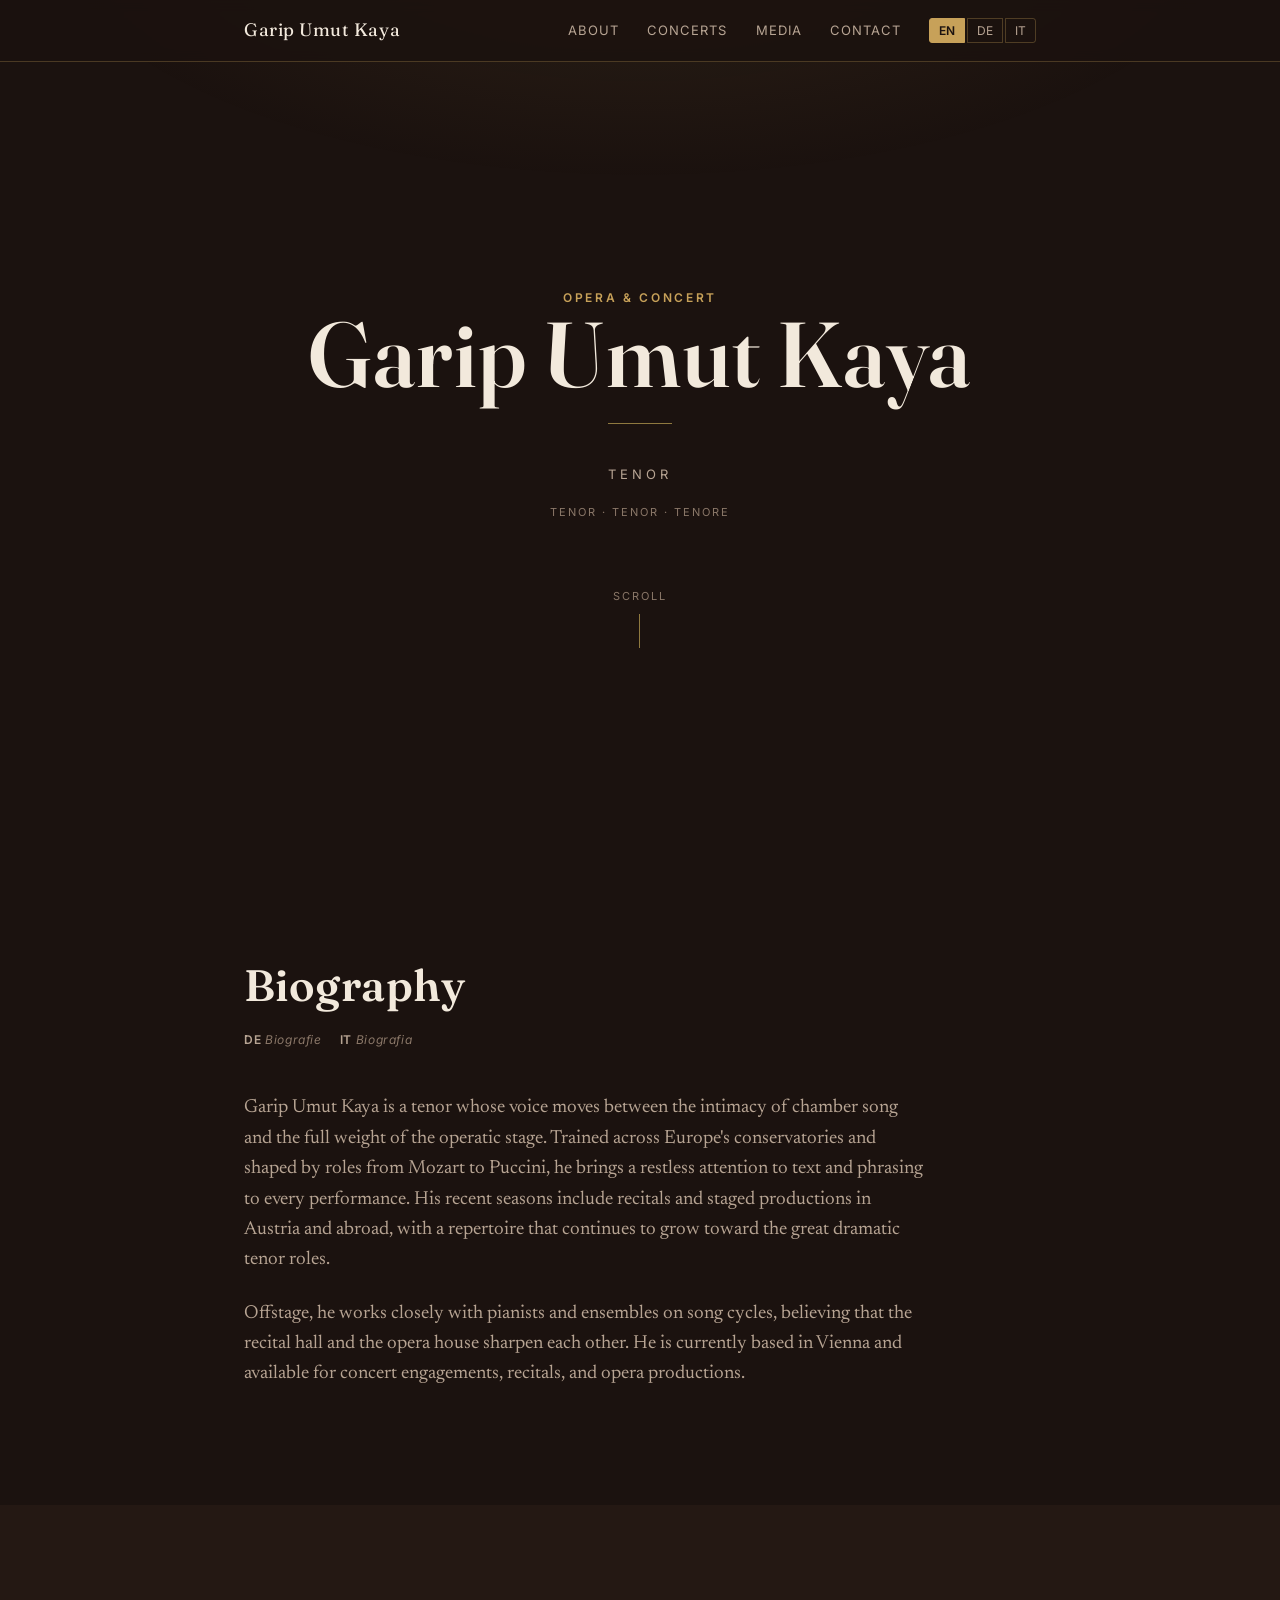
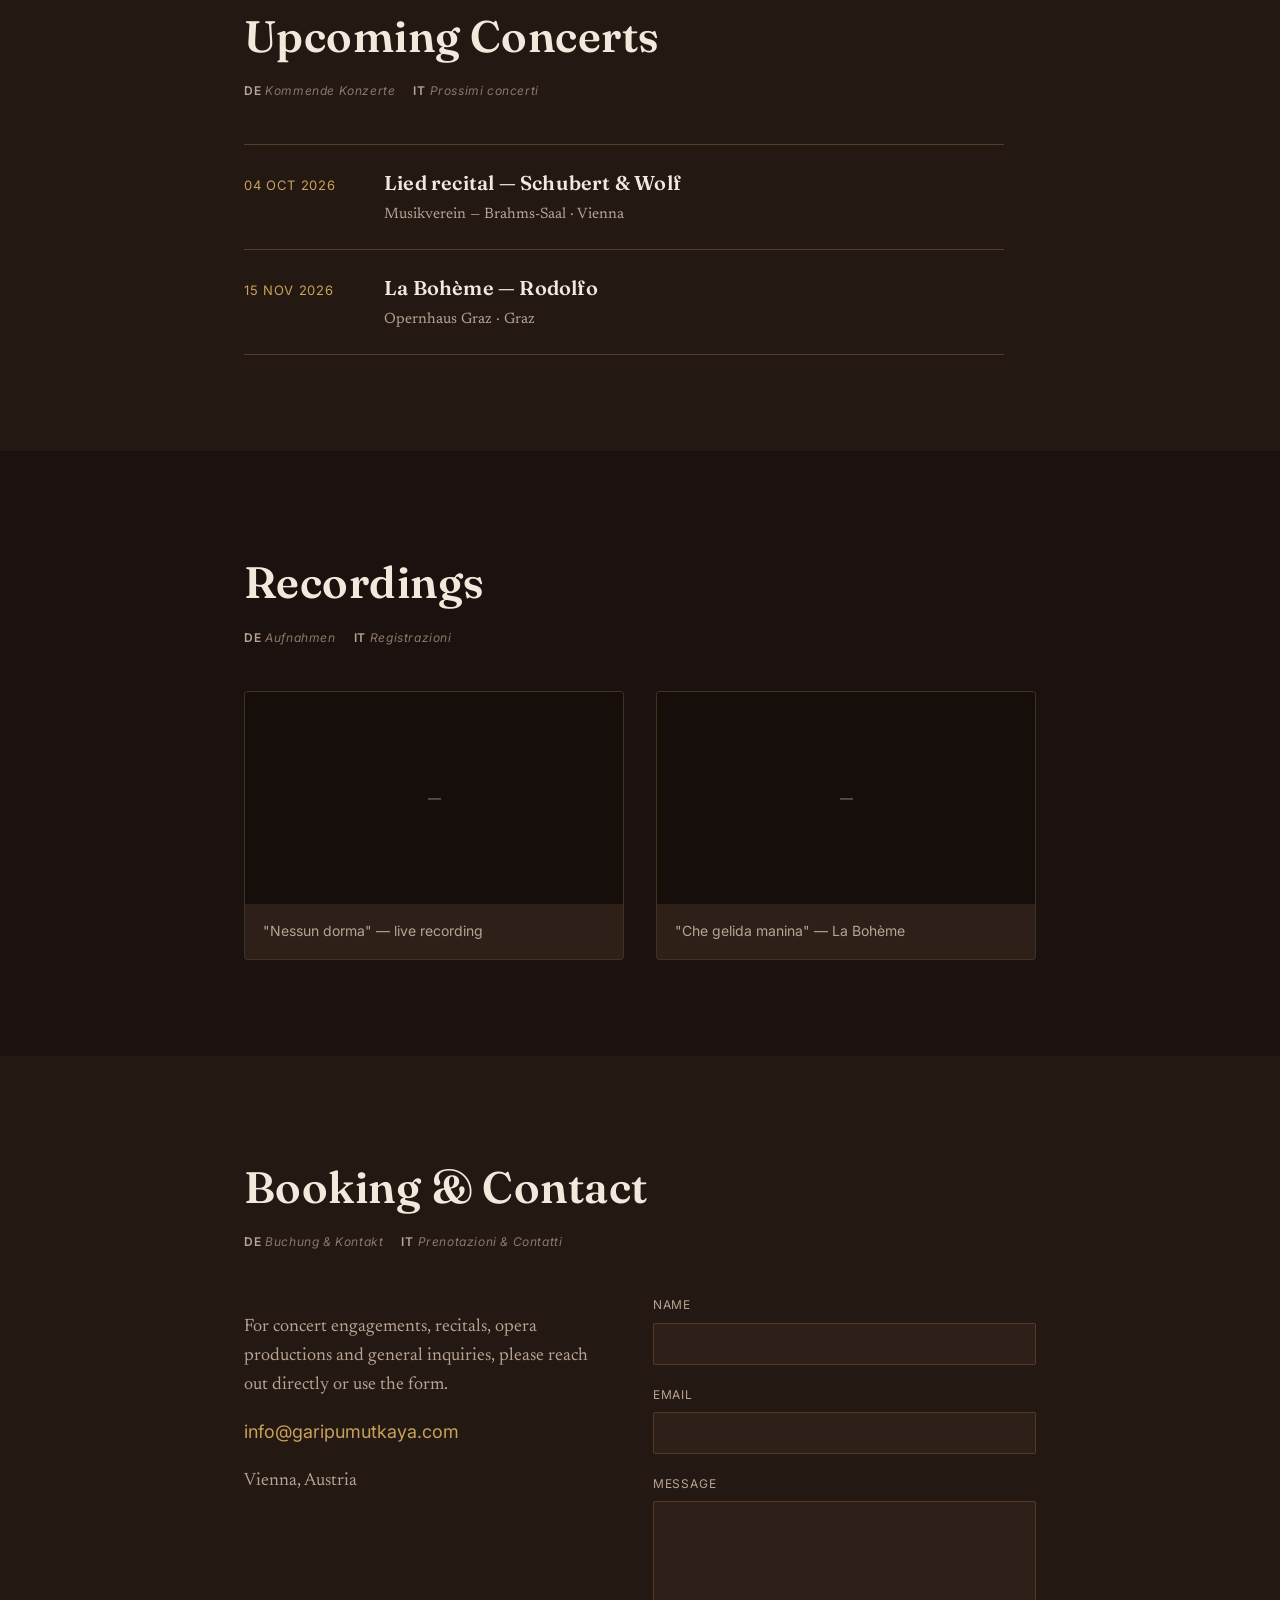
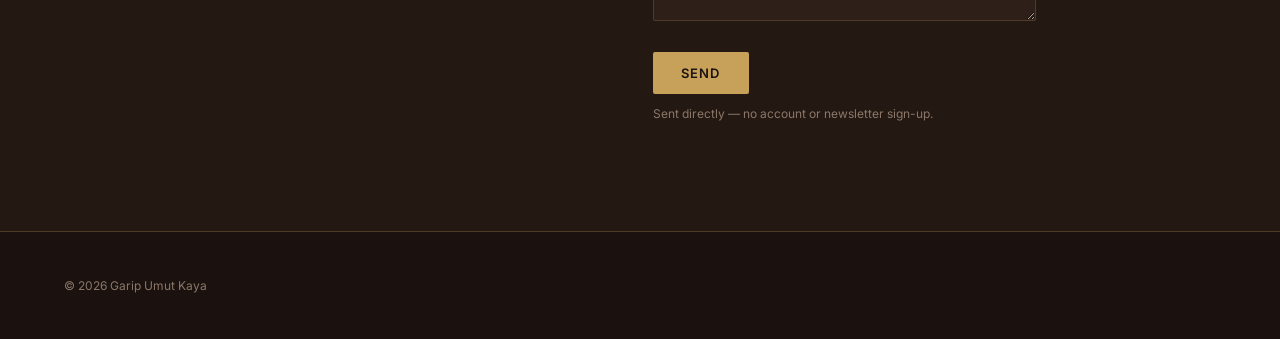
==== index.html @ 9314058a "Add files via upload" ====
<!DOCTYPE html>
<html lang="en">
<head>
<meta charset="UTF-8">
<meta name="viewport" content="width=device-width, initial-scale=1.0">
<title>Garip Umut Kaya — Tenor</title>
<meta name="description" content="Garip Umut Kaya, tenor. Concerts, recitals, opera productions and booking.">
<link rel="preconnect" href="https://fonts.googleapis.com">
<link rel="preconnect" href="https://fonts.gstatic.com" crossorigin>
<link href="https://fonts.googleapis.com/css2?family=Fraunces:ital,opsz,wght@0,9..144,500;0,9..144,600;1,9..144,500&family=Newsreader:ital,wght@0,400;0,500;1,400&family=Inter:wght@400;500;600&display=swap" rel="stylesheet">
<link rel="stylesheet" href="css/style.css">
</head>
<body>

<!-- Curtain intro -->
<div class="curtain" id="curtain" aria-hidden="true">
  <div class="curtain__panel"></div>
  <div class="curtain__panel"></div>
</div>

<nav class="nav">
  <div class="container nav__inner">
    <div class="nav__name">Garip Umut Kaya</div>
    <button class="nav__toggle" id="navToggle" aria-label="Menu" aria-expanded="false">&#9776;</button>
    <ul class="nav__links" id="navLinks">
      <li><a href="#about" data-i18n="nav.about">About</a></li>
      <li><a href="#concerts" data-i18n="nav.concerts">Concerts</a></li>
      <li><a href="#media" data-i18n="nav.media">Media</a></li>
      <li><a href="#contact" data-i18n="nav.contact">Contact</a></li>
      <li class="lang-switch" id="langSwitch">
        <button data-lang="en" class="active">EN</button><button data-lang="de">DE</button><button data-lang="it">IT</button>
      </li>
    </ul>
  </div>
</nav>

<header class="hero">
  <span class="eyebrow" data-i18n="hero.eyebrow">Opera &amp; Concert</span>
  <h1 class="hero__name">Garip Umut Kaya</h1>
  <div class="hero__rule"></div>
  <p class="hero__tagline" id="heroTagline">Tenor</p>
  <p class="hero__translations">Tenor · Tenor · Tenore</p>
  <div class="hero__scroll" data-i18n="hero.scroll">Scroll</div>
</header>

<section id="about">
  <div class="container">
    <div class="libretto-head">
      <h2 class="libretto-head__main" data-i18n="about.title">Biography</h2>
      <div class="libretto-head__translations">
        <span><b>DE</b>Biografie</span>
        <span><b>IT</b>Biografia</span>
      </div>
    </div>
    <div class="about__body" id="bioText">
      <p>Loading…</p>
    </div>
  </div>
</section>

<section id="concerts" class="alt">
  <div class="container">
    <div class="libretto-head">
      <h2 class="libretto-head__main" data-i18n="concerts.title">Upcoming Concerts</h2>
      <div class="libretto-head__translations">
        <span><b>DE</b>Kommende Konzerte</span>
        <span><b>IT</b>Prossimi concerti</span>
      </div>
    </div>
    <ul class="concert-list" id="concertList">
      <li class="concert--empty" data-i18n="concerts.empty">No concerts announced at the moment.</li>
    </ul>
  </div>
</section>

<section id="media">
  <div class="container">
    <div class="libretto-head">
      <h2 class="libretto-head__main" data-i18n="media.title">Recordings</h2>
      <div class="libretto-head__translations">
        <span><b>DE</b>Aufnahmen</span>
        <span><b>IT</b>Registrazioni</span>
      </div>
    </div>
    <div class="media-grid" id="mediaGrid"></div>
  </div>
</section>

<section id="contact" class="alt">
  <div class="container">
    <div class="libretto-head">
      <h2 class="libretto-head__main" data-i18n="contact.title">Booking &amp; Contact</h2>
      <div class="libretto-head__translations">
        <span><b>DE</b>Buchung &amp; Kontakt</span>
        <span><b>IT</b>Prenotazioni &amp; Contatti</span>
      </div>
    </div>
    <div class="contact">
      <div class="contact__details">
        <p data-i18n="contact.intro">For concert engagements, recitals, opera productions and general inquiries, please reach out directly or use the form.</p>
        <p><a id="contactEmail" href="mailto:info@garipumutkaya.com">info@garipumutkaya.com</a></p>
        <p id="contactLocation">Vienna, Austria</p>
      </div>
      <form class="contact-form" name="contact" method="POST" data-netlify="true" netlify-honeypot="bot-field">
        <input type="hidden" name="form-name" value="contact">
        <p hidden><label>Don't fill this out: <input name="bot-field"></label></p>
        <div class="form-field">
          <label for="name" data-i18n="contact.form.name">Name</label>
          <input type="text" id="name" name="name" required>
        </div>
        <div class="form-field">
          <label for="email" data-i18n="contact.form.email">Email</label>
          <input type="email" id="email" name="email" required>
        </div>
        <div class="form-field">
          <label for="message" data-i18n="contact.form.message">Message</label>
          <textarea id="message" name="message" required></textarea>
        </div>
        <button type="submit" class="btn" data-i18n="contact.form.submit">Send</button>
        <p class="form-note" data-i18n="contact.form.note">Sent directly — no account or newsletter sign-up.</p>
      </form>
    </div>
  </div>
</section>

<footer>
  <div>&copy; <span id="year"></span> Garip Umut Kaya</div>
  <div class="footer__social" id="footerSocial"></div>
</footer>

<script src="js/main.js"></script>
</body>
</html>
---- css/style.css ----
/* ==========================================================================
   Garip Umut Kaya — Opera site
   Palette: dim theater interior. Umber-black stage, oxblood velvet,
   aged brass leaf used only as a signature accent.
   ========================================================================== */

:root{
  --bg: #1B120F;
  --surface: #241813;
  --surface-2: #2E1F19;
  --ink: #F2E9DC;
  --muted: #B7A493;
  --muted-2: #8A7768;
  --gold: #C7A159;
  --gold-dim: #8F793F;
  --wine: #7A1F2B;
  --wine-bright: #9C2A38;

  --font-display: "Fraunces", "Iowan Old Style", serif;
  --font-body: "Newsreader", Georgia, serif;
  --font-utility: "Inter", -apple-system, sans-serif;

  --rule: 1px solid rgba(199,161,89,0.28);
  --container: 920px;
  --pad: clamp(20px, 5vw, 64px);
}

*,*::before,*::after{ box-sizing: border-box; }

html{ scroll-behavior: smooth; }

body{
  margin:0;
  background:var(--bg);
  color:var(--ink);
  font-family:var(--font-body);
  font-size: 18px;
  line-height:1.6;
  -webkit-font-smoothing:antialiased;
}

body::before{
  /* faint stage-light vignette */
  content:"";
  position:fixed; inset:0;
  background: radial-gradient(ellipse 80% 50% at 50% -10%, rgba(199,161,89,0.10), transparent 60%);
  pointer-events:none;
  z-index:0;
}

a{ color:var(--gold); text-decoration:none; }
a:hover{ text-decoration:underline; }
a:focus-visible, button:focus-visible, input:focus-visible, textarea:focus-visible{
  outline: 2px solid var(--gold);
  outline-offset: 3px;
}

h1,h2,h3{
  font-family:var(--font-display);
  font-weight:600;
  letter-spacing:0.01em;
  margin:0;
  color:var(--ink);
}

.eyebrow{
  font-family:var(--font-utility);
  text-transform:uppercase;
  font-size:12px;
  letter-spacing:0.22em;
  color:var(--gold);
  font-weight:600;
}

.container{
  max-width:var(--container);
  margin:0 auto;
  padding:0 var(--pad);
  position:relative;
  z-index:1;
}

/* ---------- Curtain intro ---------- */
.curtain{
  position:fixed; inset:0; z-index:50;
  display:flex; pointer-events:none;
}
.curtain__panel{
  flex:1;
  background:
    linear-gradient(180deg, var(--wine) 0%, #4A141C 60%, #300D12 100%);
  box-shadow: inset -8px 0 24px rgba(0,0,0,0.35);
}
.curtain__panel + .curtain__panel{
  box-shadow: inset 8px 0 24px rgba(0,0,0,0.35);
}
.curtain--open .curtain__panel:first-child{
  transform: translateX(-101%);
  transition: transform 1.1s cubic-bezier(.65,0,.35,1);
}
.curtain--open .curtain__panel:last-child{
  transform: translateX(101%);
  transition: transform 1.1s cubic-bezier(.65,0,.35,1);
}
@media (prefers-reduced-motion: reduce){
  .curtain{ display:none; }
}

/* ---------- Nav ---------- */
.nav{
  position:sticky; top:0; z-index:20;
  background:rgba(27,18,15,0.86);
  backdrop-filter: blur(6px);
  border-bottom: var(--rule);
}
.nav__inner{
  display:flex; align-items:center; justify-content:space-between;
  padding-top:16px; padding-bottom:16px;
}
.nav__name{
  font-family:var(--font-display);
  font-size:18px;
  letter-spacing:0.03em;
}
.nav__links{
  display:flex; gap:28px; align-items:center;
  font-family:var(--font-utility);
  font-size:13px;
  letter-spacing:0.08em;
  text-transform:uppercase;
  list-style:none; margin:0; padding:0;
}
.nav__links a{ color:var(--muted); }
.nav__links a:hover{ color:var(--gold); text-decoration:none; }

.lang-switch{
  display:flex; gap:2px;
  font-family:var(--font-utility);
  font-size:12px; letter-spacing:0.05em;
}
.lang-switch button{
  background:none; border:1px solid rgba(199,161,89,0.3);
  color:var(--muted); padding:4px 9px; cursor:pointer;
  font-family:inherit; font-size:inherit;
}
.lang-switch button:first-child{ border-radius:3px 0 0 3px; }
.lang-switch button:last-child{ border-radius:0 3px 3px 0; }
.lang-switch button.active{
  background:var(--gold); color:#1B120F; border-color:var(--gold);
  font-weight:600;
}

.nav__toggle{ display:none; background:none; border:0; color:var(--ink); font-size:24px; cursor:pointer; }

/* ---------- Hero ---------- */
.hero{
  min-height: 88vh;
  display:flex; flex-direction:column; align-items:center; justify-content:center;
  text-align:center;
  padding: 80px var(--pad) 60px;
}
.hero__rule{
  width:64px; height:1px; background:var(--gold-dim); margin: 22px 0;
}
.hero__name{
  font-size: clamp(44px, 8vw, 92px);
  line-height:1.02;
}
.hero__tagline{
  font-family:var(--font-utility);
  text-transform:uppercase;
  letter-spacing:0.32em;
  font-size:13px;
  color:var(--muted);
  margin-top:18px;
}
.hero__translations{
  margin-top:6px;
  font-family:var(--font-utility);
  font-size:11px;
  letter-spacing:0.18em;
  color:var(--muted-2);
  text-transform:uppercase;
}
.hero__scroll{
  margin-top:56px;
  font-family:var(--font-utility);
  font-size:11px; letter-spacing:0.18em; text-transform:uppercase;
  color:var(--muted-2);
  display:flex; flex-direction:column; align-items:center; gap:8px;
}
.hero__scroll::after{
  content:""; width:1px; height:34px; background:var(--gold-dim);
  animation: pulse-line 2.2s ease-in-out infinite;
}
@keyframes pulse-line{ 0%,100%{opacity:.25} 50%{opacity:1} }

/* ---------- Sections (libretto header signature) ---------- */
section{ padding: 96px var(--pad); position:relative; z-index:1; }
section.alt{ background:var(--surface); }

.libretto-head{ margin-bottom:44px; max-width:640px; }
.libretto-head__main{
  font-size: clamp(30px, 4vw, 44px);
}
.libretto-head__translations{
  margin-top:10px;
  display:flex; gap:18px; flex-wrap:wrap;
  font-family:var(--font-utility);
  font-size:12px; letter-spacing:0.05em;
  color:var(--muted-2);
}
.libretto-head__translations span{ font-style:italic; }
.libretto-head__translations b{
  color:var(--muted); font-weight:600; font-style:normal; margin-right:4px;
}

/* ---------- About ---------- */
.about__body{
  max-width:680px;
  color:var(--muted);
  font-size:19px;
}
.about__body p + p{ margin-top:1.2em; }

/* ---------- Concerts (program listing) ---------- */
.concert-list{ list-style:none; margin:0; padding:0; max-width:760px; }
.concert{
  display:grid;
  grid-template-columns: 120px 1fr auto;
  gap:20px;
  align-items:baseline;
  padding:22px 0;
  border-bottom: var(--rule);
}
.concert:first-child{ border-top: var(--rule); }
.concert__date{
  font-family:var(--font-utility);
  font-size:13px; letter-spacing:0.05em; color:var(--gold);
  text-transform:uppercase;
}
.concert__info h3{ font-size:20px; margin-bottom:4px; }
.concert__venue{ color:var(--muted); font-size:15px; }
.concert__link{
  font-family:var(--font-utility);
  font-size:12px; text-transform:uppercase; letter-spacing:0.08em;
  white-space:nowrap;
}
.concert--empty{
  color:var(--muted-2); font-style:italic; padding:22px 0; border-top:var(--rule);
}

/* ---------- Media ---------- */
.media-grid{
  display:grid;
  grid-template-columns:repeat(auto-fit, minmax(280px,1fr));
  gap:32px;
}
.media-card{
  background:var(--surface-2);
  border:1px solid rgba(199,161,89,0.14);
  border-radius:4px;
  overflow:hidden;
}
.media-card__frame{
  aspect-ratio:16/9; width:100%;
  background:#150E0B;
  display:flex; align-items:center; justify-content:center;
  color:var(--muted-2); font-family:var(--font-utility); font-size:13px;
}
.media-card__frame iframe, .media-card__frame audio{ width:100%; height:100%; border:0; }
.media-card__title{
  padding:16px 18px;
  font-family:var(--font-utility);
  font-size:14px; color:var(--muted);
}

/* ---------- Contact ---------- */
.contact{ display:grid; grid-template-columns: 1fr 1.1fr; gap:60px; }
.contact__details p{ color:var(--muted); }
.contact__details a{ font-family:var(--font-utility); }

.form-field{ margin-bottom:20px; }
.form-field label{
  display:block; font-family:var(--font-utility); font-size:12px;
  text-transform:uppercase; letter-spacing:0.08em; color:var(--muted); margin-bottom:8px;
}
.form-field input, .form-field textarea{
  width:100%;
  background:var(--surface-2);
  border:1px solid rgba(199,161,89,0.22);
  color:var(--ink);
  padding:12px 14px;
  font-family:var(--font-body);
  font-size:16px;
  border-radius:2px;
}
.form-field textarea{ min-height:120px; resize:vertical; }
.btn{
  font-family:var(--font-utility);
  text-transform:uppercase; letter-spacing:0.1em; font-size:13px;
  background:var(--gold); color:#1B120F; border:0;
  padding:13px 28px; border-radius:2px; cursor:pointer; font-weight:600;
}
.btn:hover{ background:#D9B36C; }
.form-note{ font-family:var(--font-utility); font-size:12px; color:var(--muted-2); margin-top:10px; }

/* ---------- Footer ---------- */
footer{
  padding:44px var(--pad);
  border-top: var(--rule);
  display:flex; justify-content:space-between; align-items:center; flex-wrap:wrap; gap:16px;
  font-family:var(--font-utility); font-size:12px; color:var(--muted-2);
}
.footer__social{ display:flex; gap:16px; }
.footer__social a{ color:var(--muted); }

/* ---------- Responsive ---------- */
@media (max-width: 760px){
  .nav__links{
    position:absolute; top:100%; left:0; right:0;
    flex-direction:column; align-items:flex-start; gap:0;
    background:var(--bg); border-bottom:var(--rule);
    max-height:0; overflow:hidden; transition:max-height .3s ease;
  }
  .nav__links.open{ max-height:320px; }
  .nav__links li{ width:100%; padding:14px var(--pad); border-top:1px solid rgba(199,161,89,0.1); }
  .nav__toggle{ display:block; }
  .contact{ grid-template-columns:1fr; }
  .concert{ grid-template-columns:1fr; gap:6px; }
}

[data-i18n], [data-i18n-html]{ }
[hidden]{ display:none !important; }
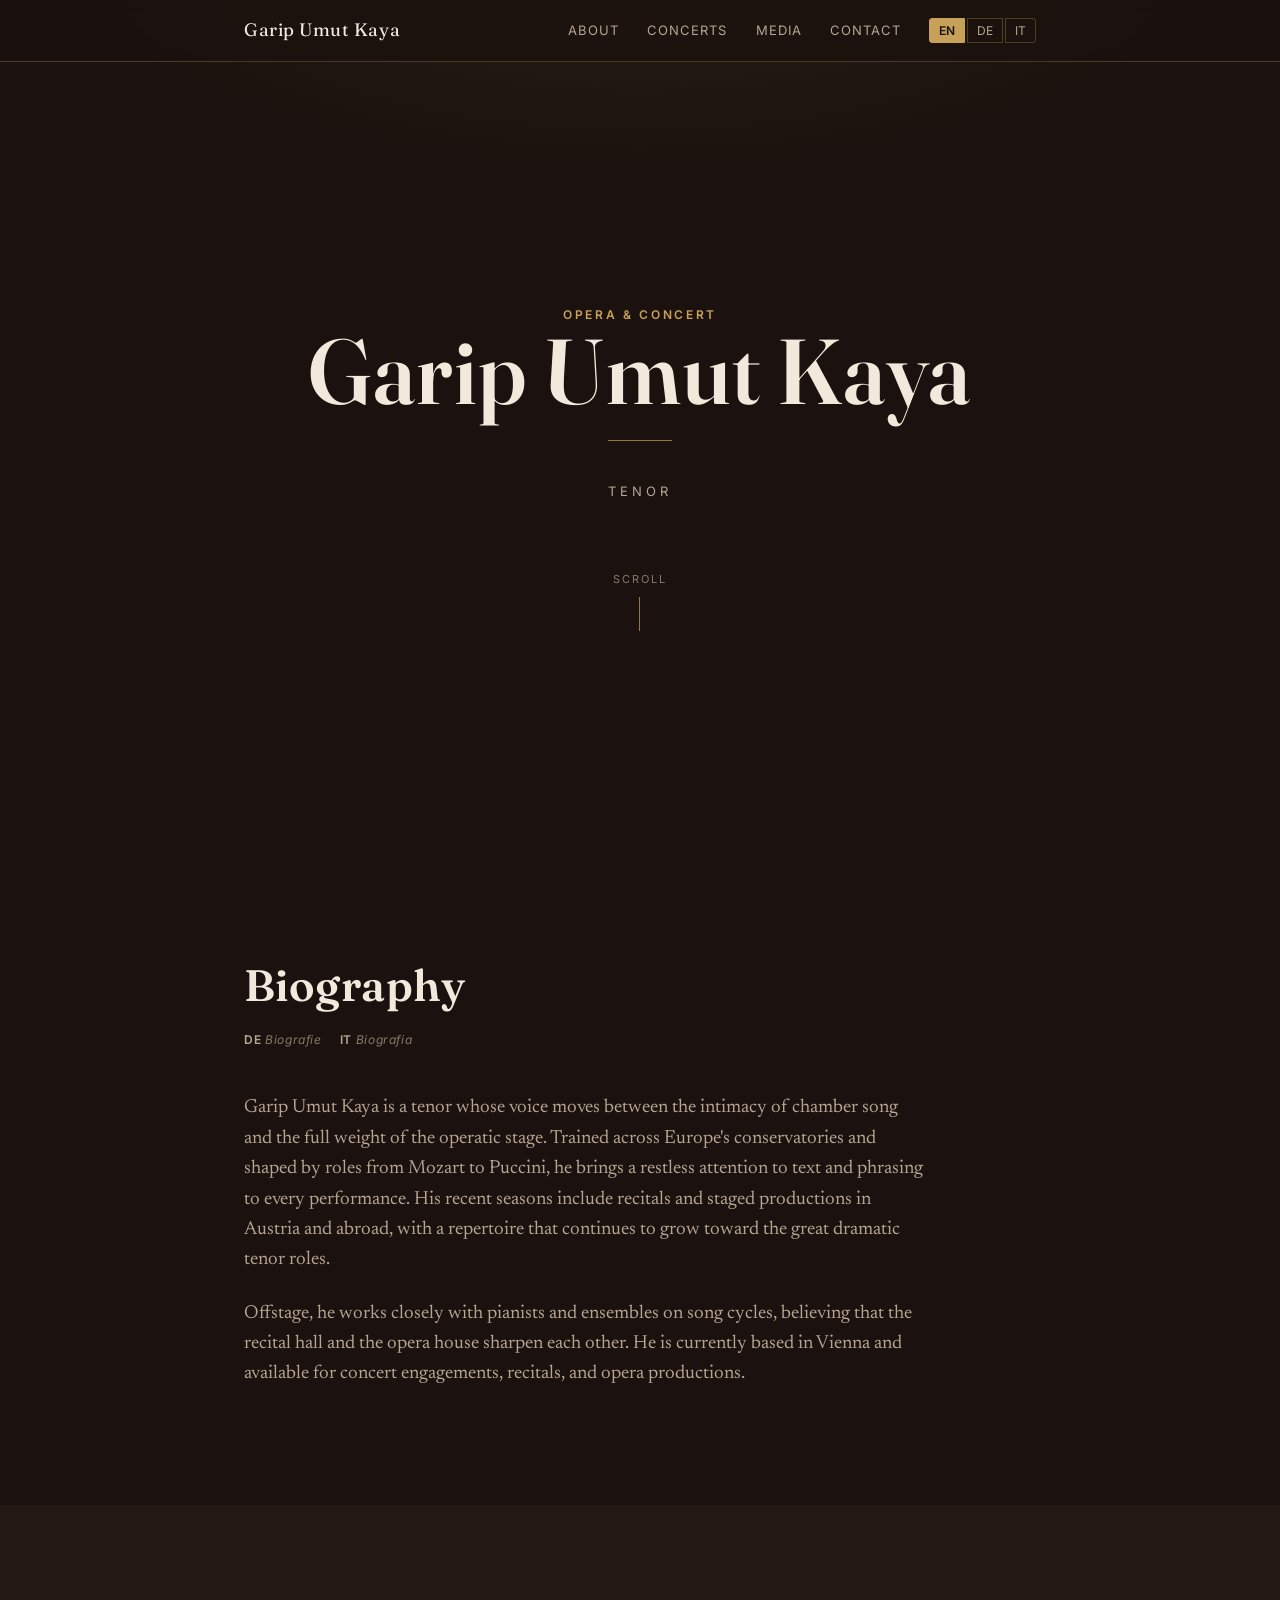
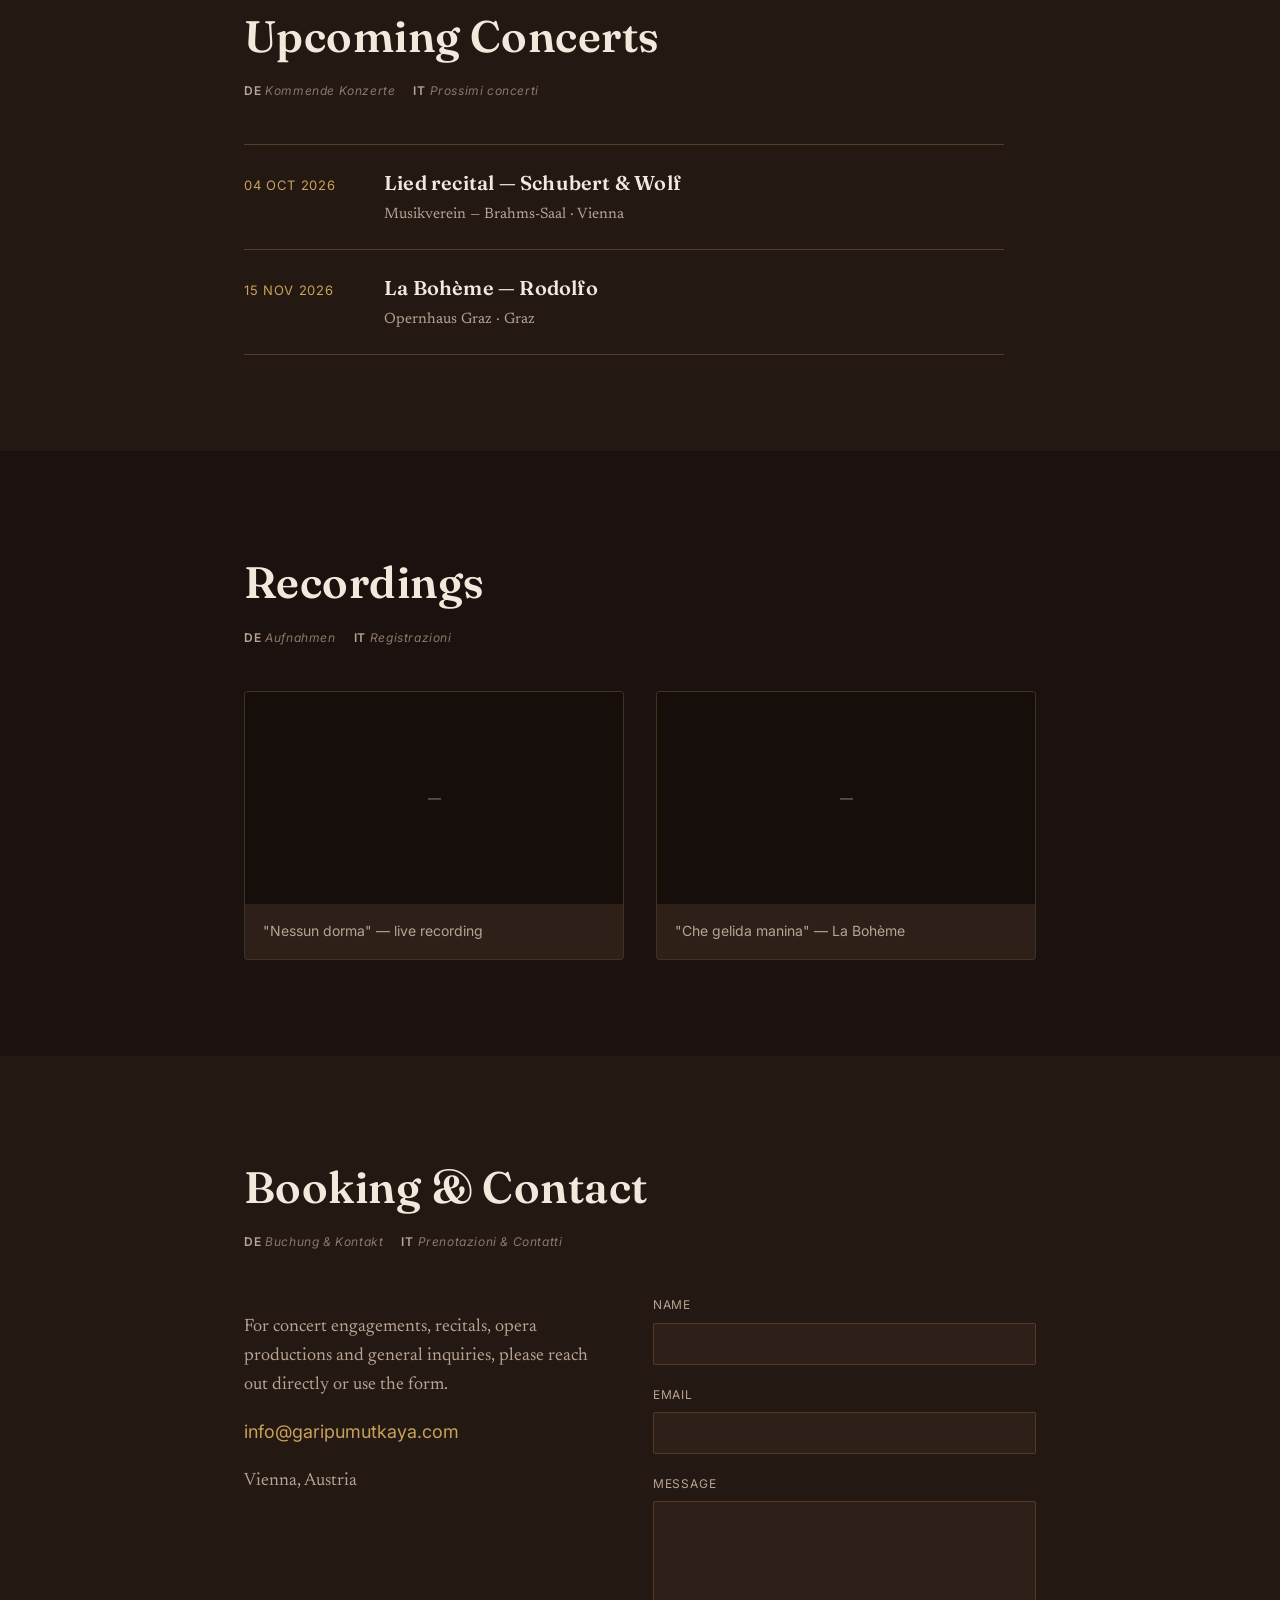
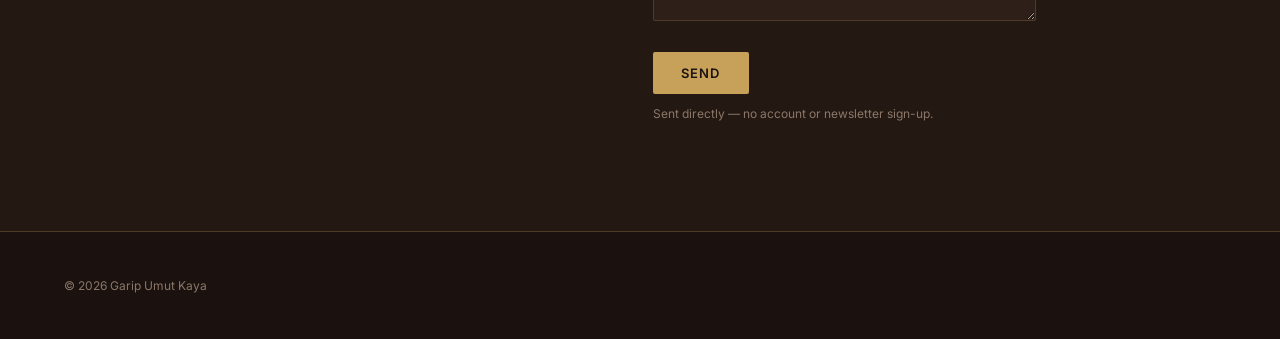
==== commit 00ade01c: "Update index.html" ====
--- a/index.html
+++ b/index.html
@@ -9,6 +9,7 @@
 <link rel="preconnect" href="https://fonts.gstatic.com" crossorigin>
 <link href="https://fonts.googleapis.com/css2?family=Fraunces:ital,opsz,wght@0,9..144,500;0,9..144,600;1,9..144,500&family=Newsreader:ital,wght@0,400;0,500;1,400&family=Inter:wght@400;500;600&display=swap" rel="stylesheet">
 <link rel="stylesheet" href="css/style.css">
+<script src="https://identity.netlify.com/v1/netlify-identity-widget.js"></script>
 </head>
 <body>
 
@@ -39,7 +40,6 @@
   <h1 class="hero__name">Garip Umut Kaya</h1>
   <div class="hero__rule"></div>
   <p class="hero__tagline" id="heroTagline">Tenor</p>
-  <p class="hero__translations">Tenor · Tenor · Tenore</p>
   <div class="hero__scroll" data-i18n="hero.scroll">Scroll</div>
 </header>
 
@@ -129,5 +129,18 @@
 </footer>
 
 <script src="js/main.js"></script>
+<script>
+  if (window.netlifyIdentity) {
+    netlifyIdentity.on("init", user => {
+      if (user) {
+        // already logged in — send straight to the content panel
+        window.location.href = "/admin/";
+      }
+    });
+    netlifyIdentity.on("login", () => {
+      window.location.href = "/admin/";
+    });
+  }
+</script>
 </body>
 </html>
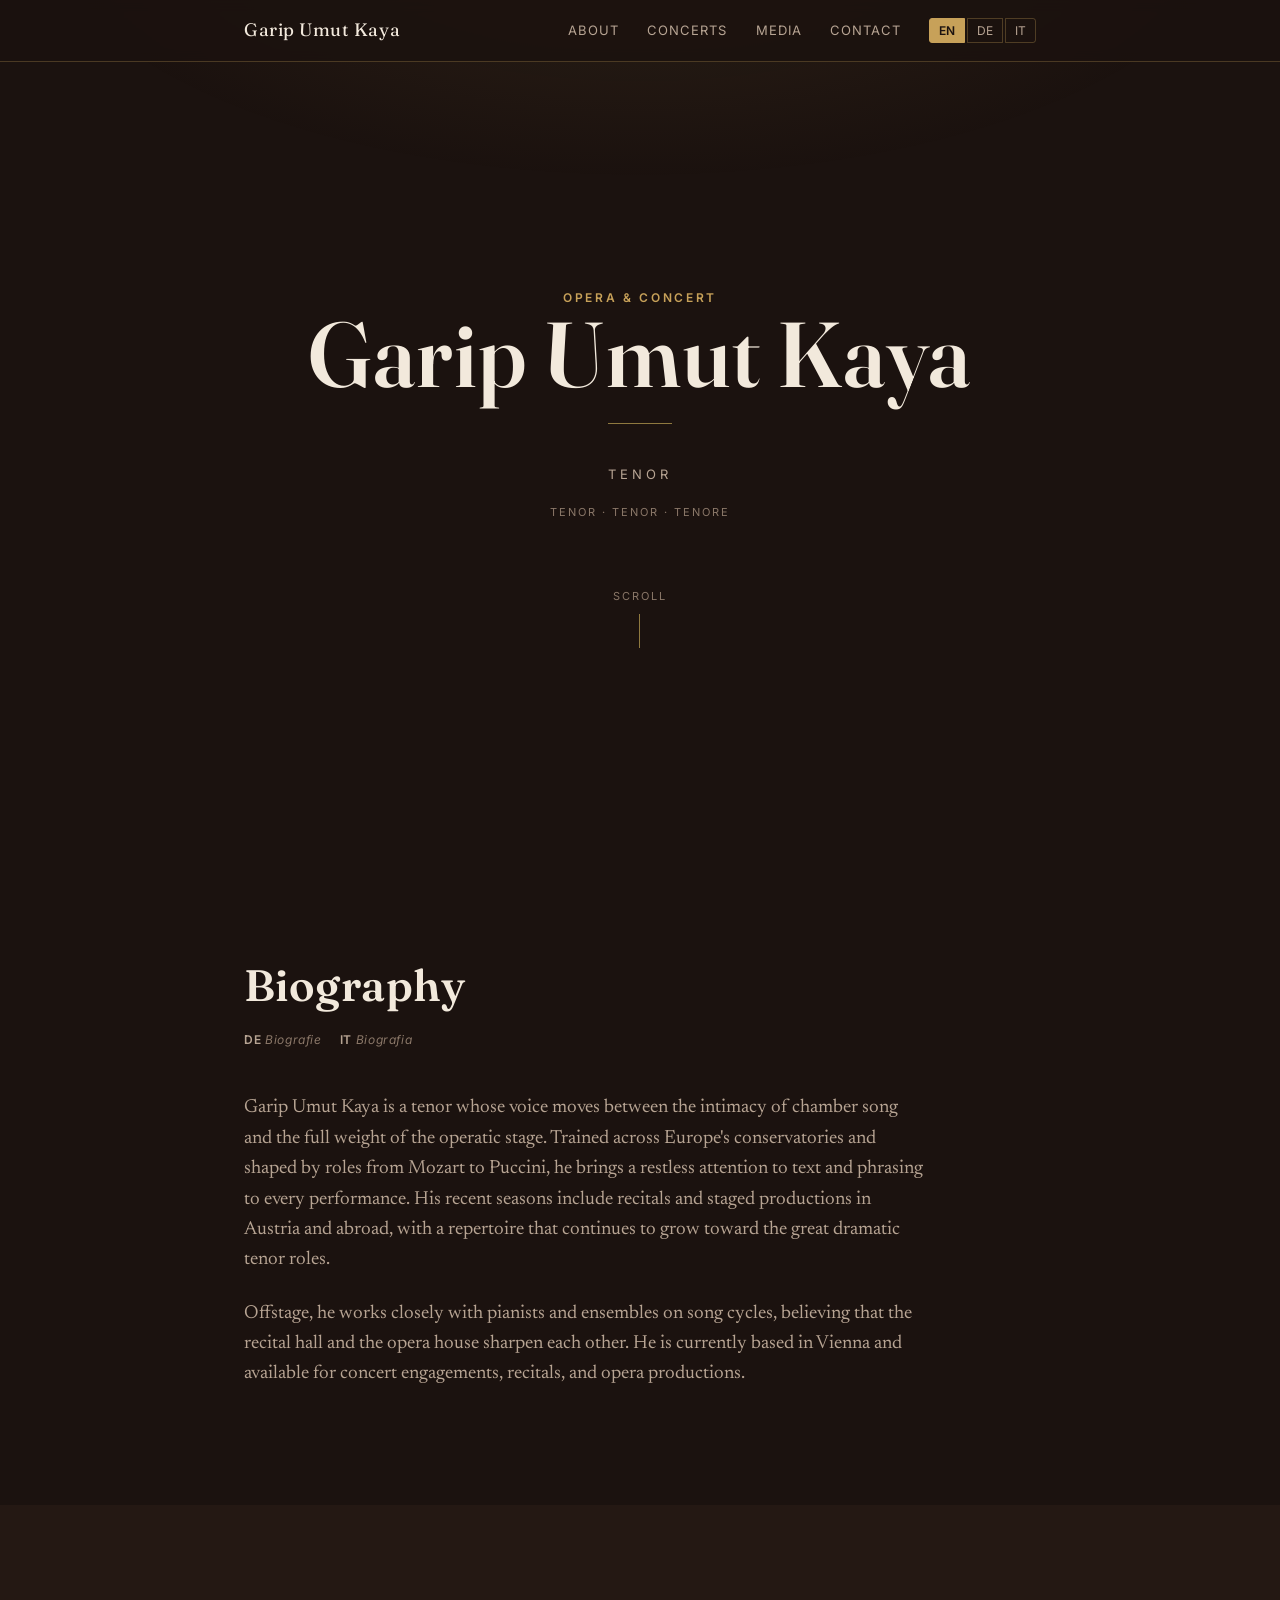
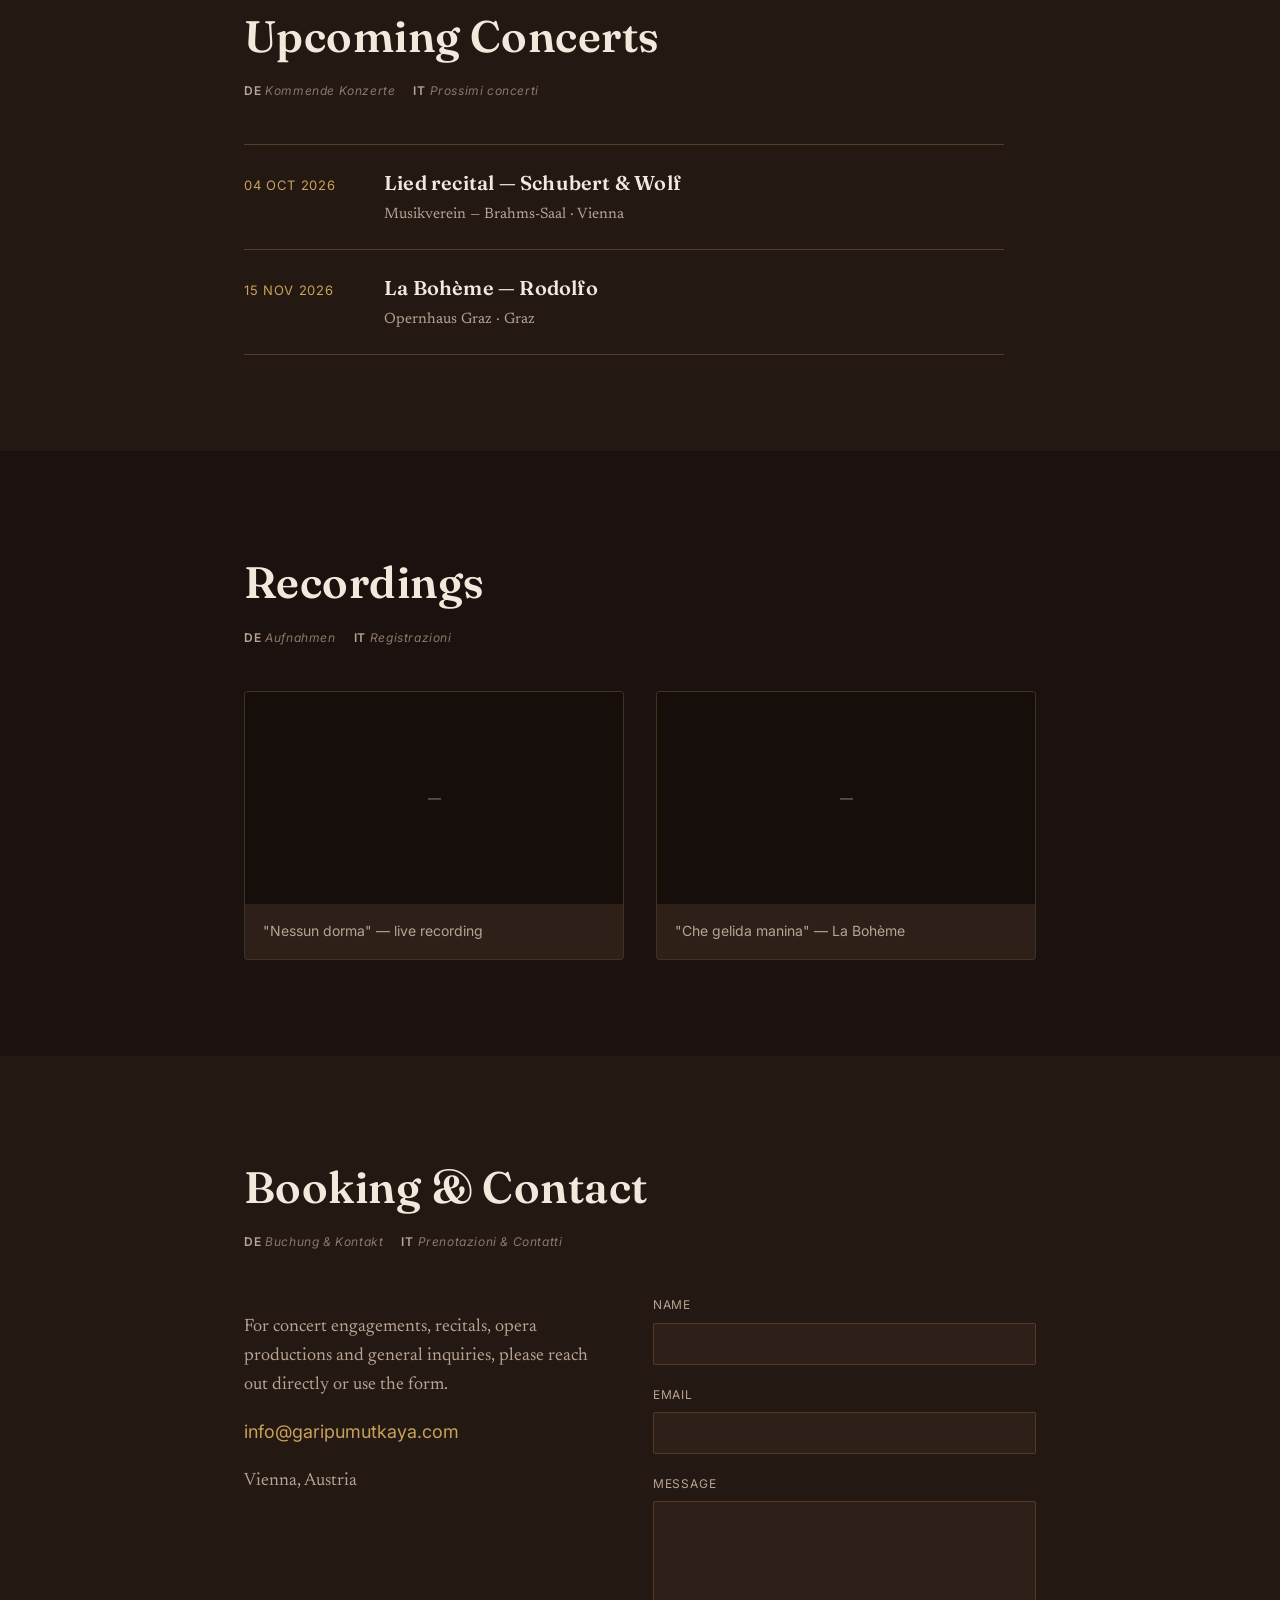
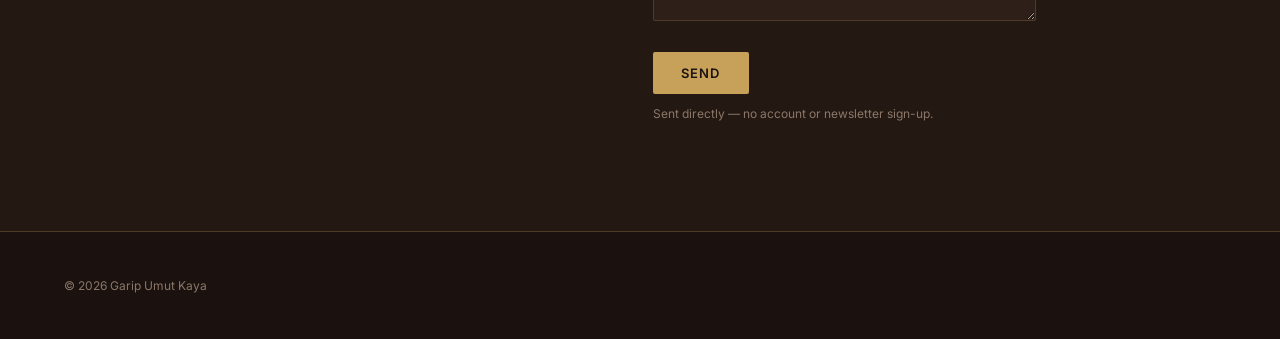
==== commit 2bce62ed: "Add files via upload" ====
--- a/index.html
+++ b/index.html
@@ -9,7 +9,6 @@
 <link rel="preconnect" href="https://fonts.gstatic.com" crossorigin>
 <link href="https://fonts.googleapis.com/css2?family=Fraunces:ital,opsz,wght@0,9..144,500;0,9..144,600;1,9..144,500&family=Newsreader:ital,wght@0,400;0,500;1,400&family=Inter:wght@400;500;600&display=swap" rel="stylesheet">
 <link rel="stylesheet" href="css/style.css">
-<script src="https://identity.netlify.com/v1/netlify-identity-widget.js"></script>
 </head>
 <body>
 
@@ -40,6 +39,7 @@
   <h1 class="hero__name">Garip Umut Kaya</h1>
   <div class="hero__rule"></div>
   <p class="hero__tagline" id="heroTagline">Tenor</p>
+  <p class="hero__translations">Tenor · Tenor · Tenore</p>
   <div class="hero__scroll" data-i18n="hero.scroll">Scroll</div>
 </header>
 
@@ -129,18 +129,5 @@
 </footer>
 
 <script src="js/main.js"></script>
-<script>
-  if (window.netlifyIdentity) {
-    netlifyIdentity.on("init", user => {
-      if (user) {
-        // already logged in — send straight to the content panel
-        window.location.href = "/admin/";
-      }
-    });
-    netlifyIdentity.on("login", () => {
-      window.location.href = "/admin/";
-    });
-  }
-</script>
 </body>
 </html>
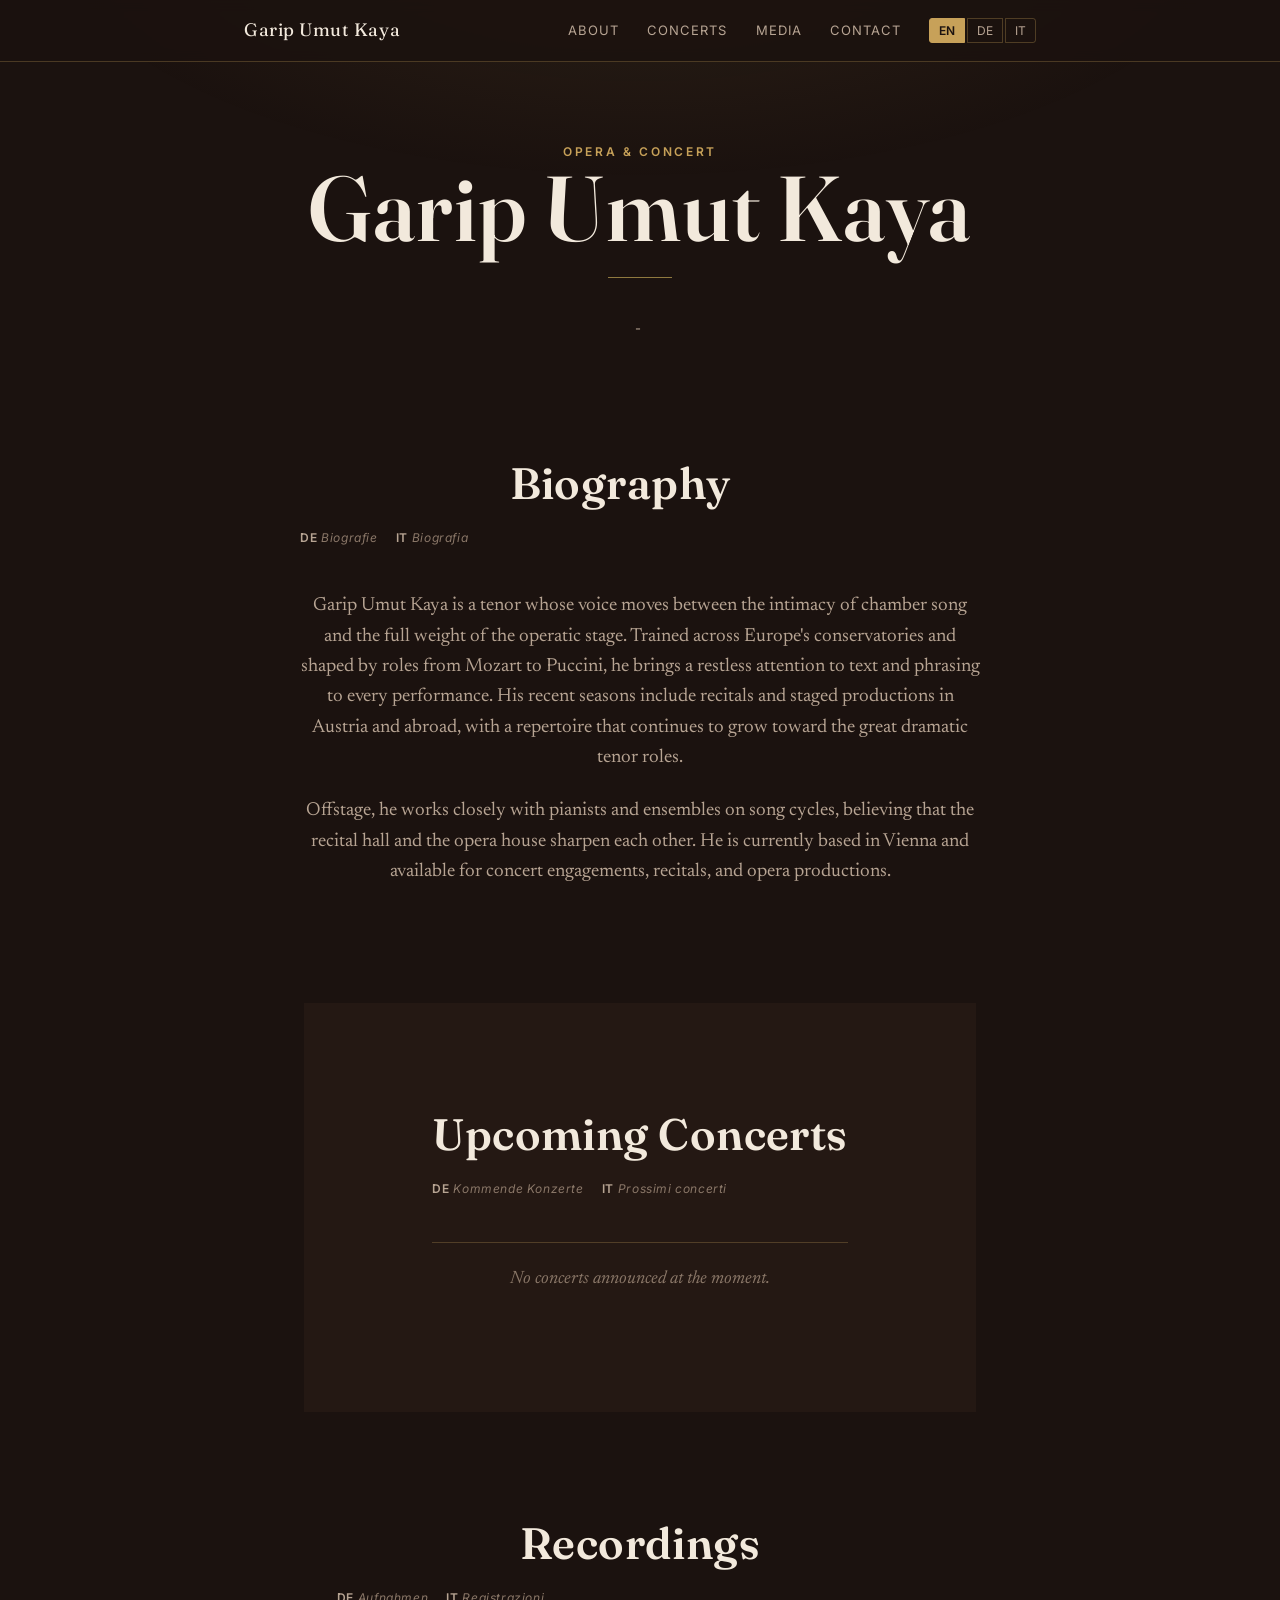
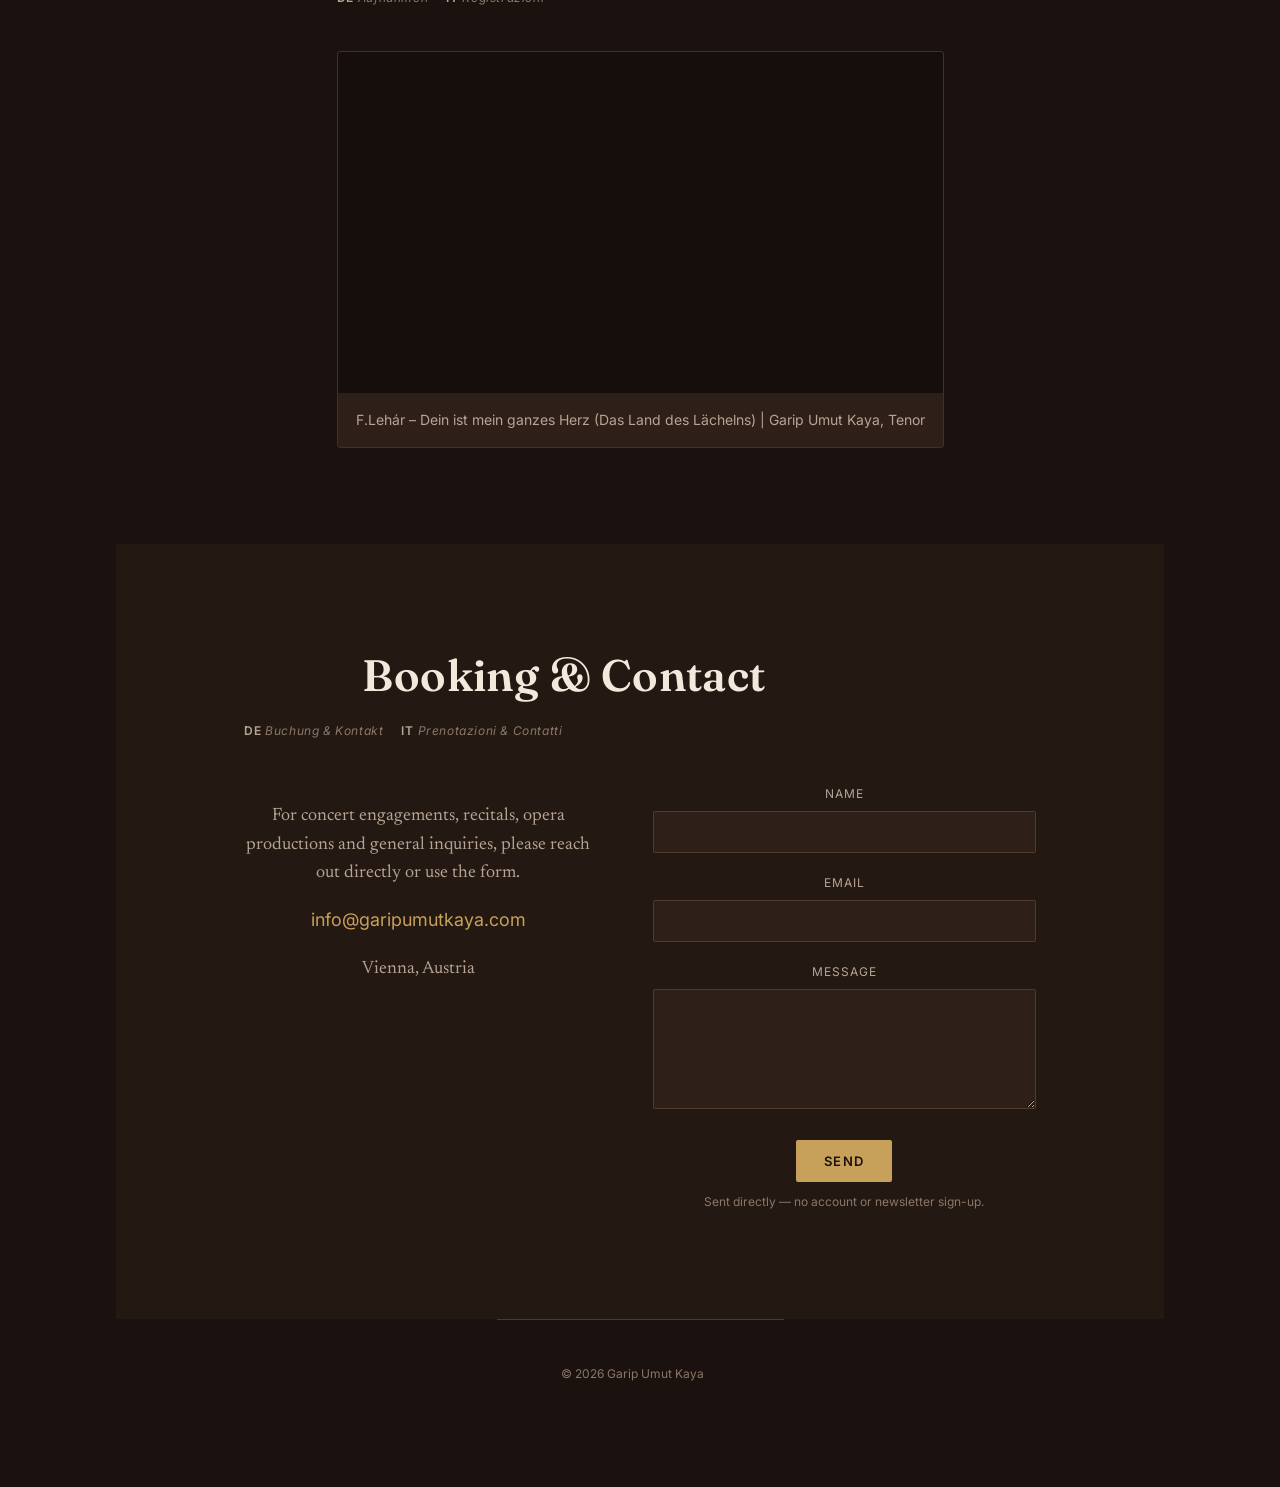
==== commit f7e03902: "Update index.html" ====
--- a/index.html
+++ b/index.html
@@ -39,9 +39,6 @@
   <h1 class="hero__name">Garip Umut Kaya</h1>
   <div class="hero__rule"></div>
   <p class="hero__tagline" id="heroTagline">Tenor</p>
-  <p class="hero__translations">Tenor · Tenor · Tenore</p>
-  <div class="hero__scroll" data-i18n="hero.scroll">Scroll</div>
-</header>
 
 <section id="about">
   <div class="container">
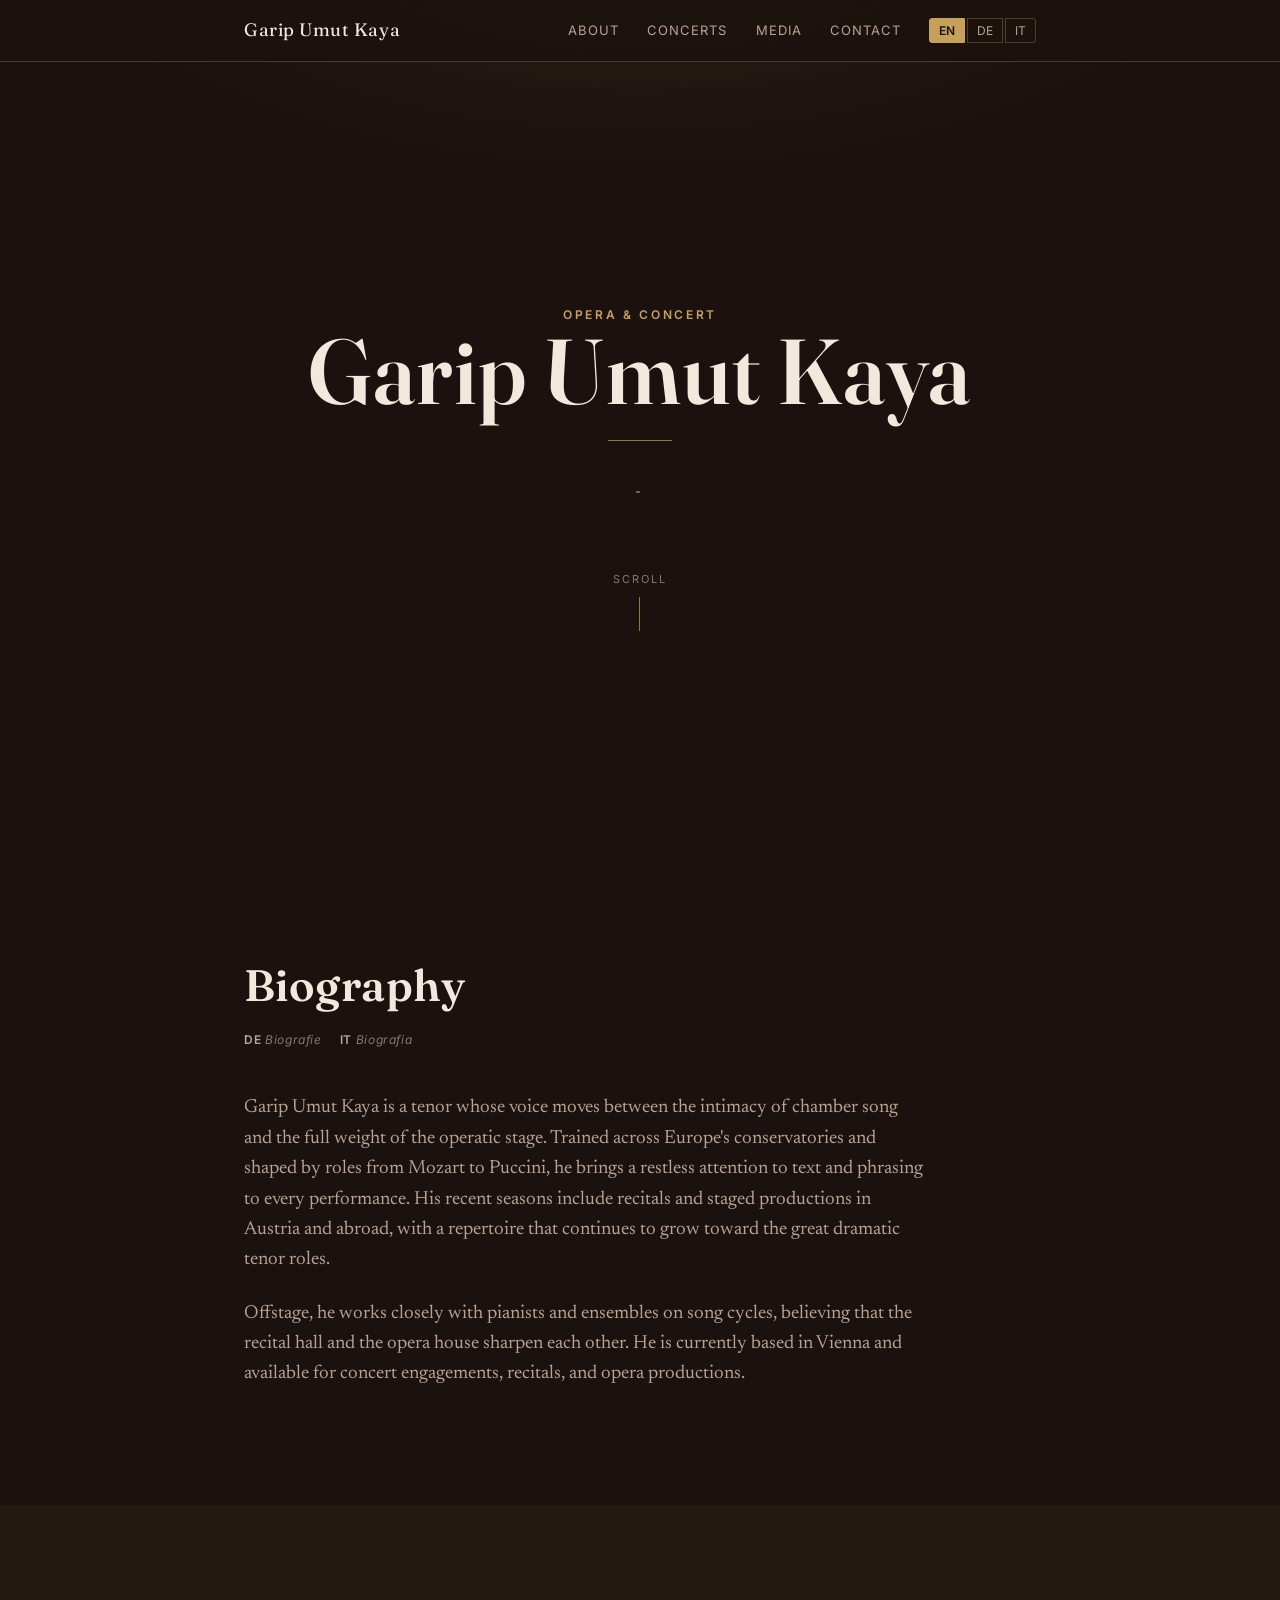
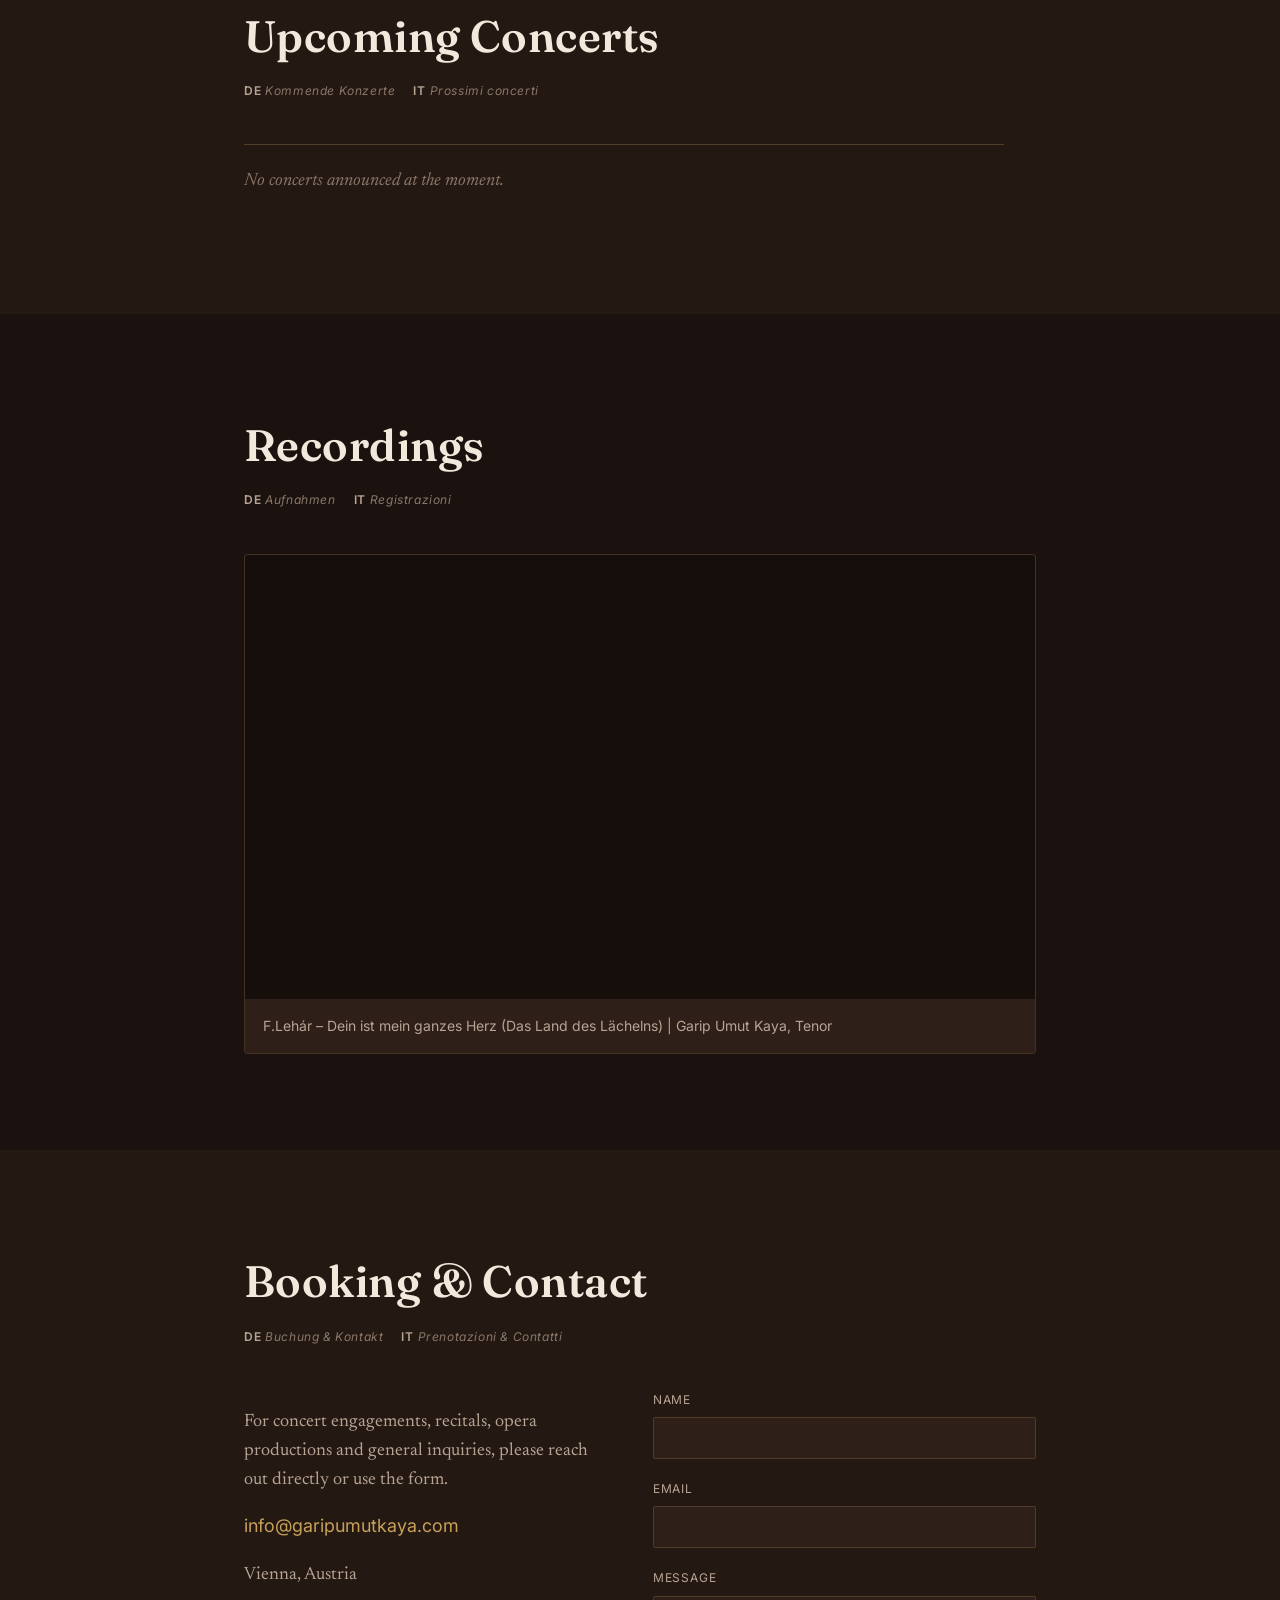
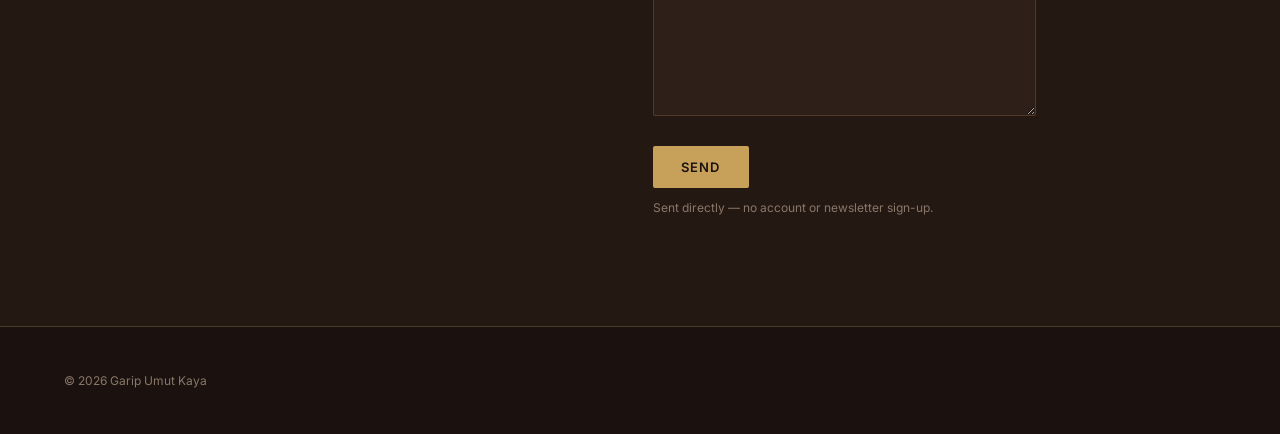
==== commit 46b6c338: "Update index.html" ====
--- a/index.html
+++ b/index.html
@@ -39,6 +39,8 @@
   <h1 class="hero__name">Garip Umut Kaya</h1>
   <div class="hero__rule"></div>
   <p class="hero__tagline" id="heroTagline">Tenor</p>
+  <div class="hero__scroll" data-i18n="hero.scroll">Scroll</div>
+</header>
 
 <section id="about">
   <div class="container">
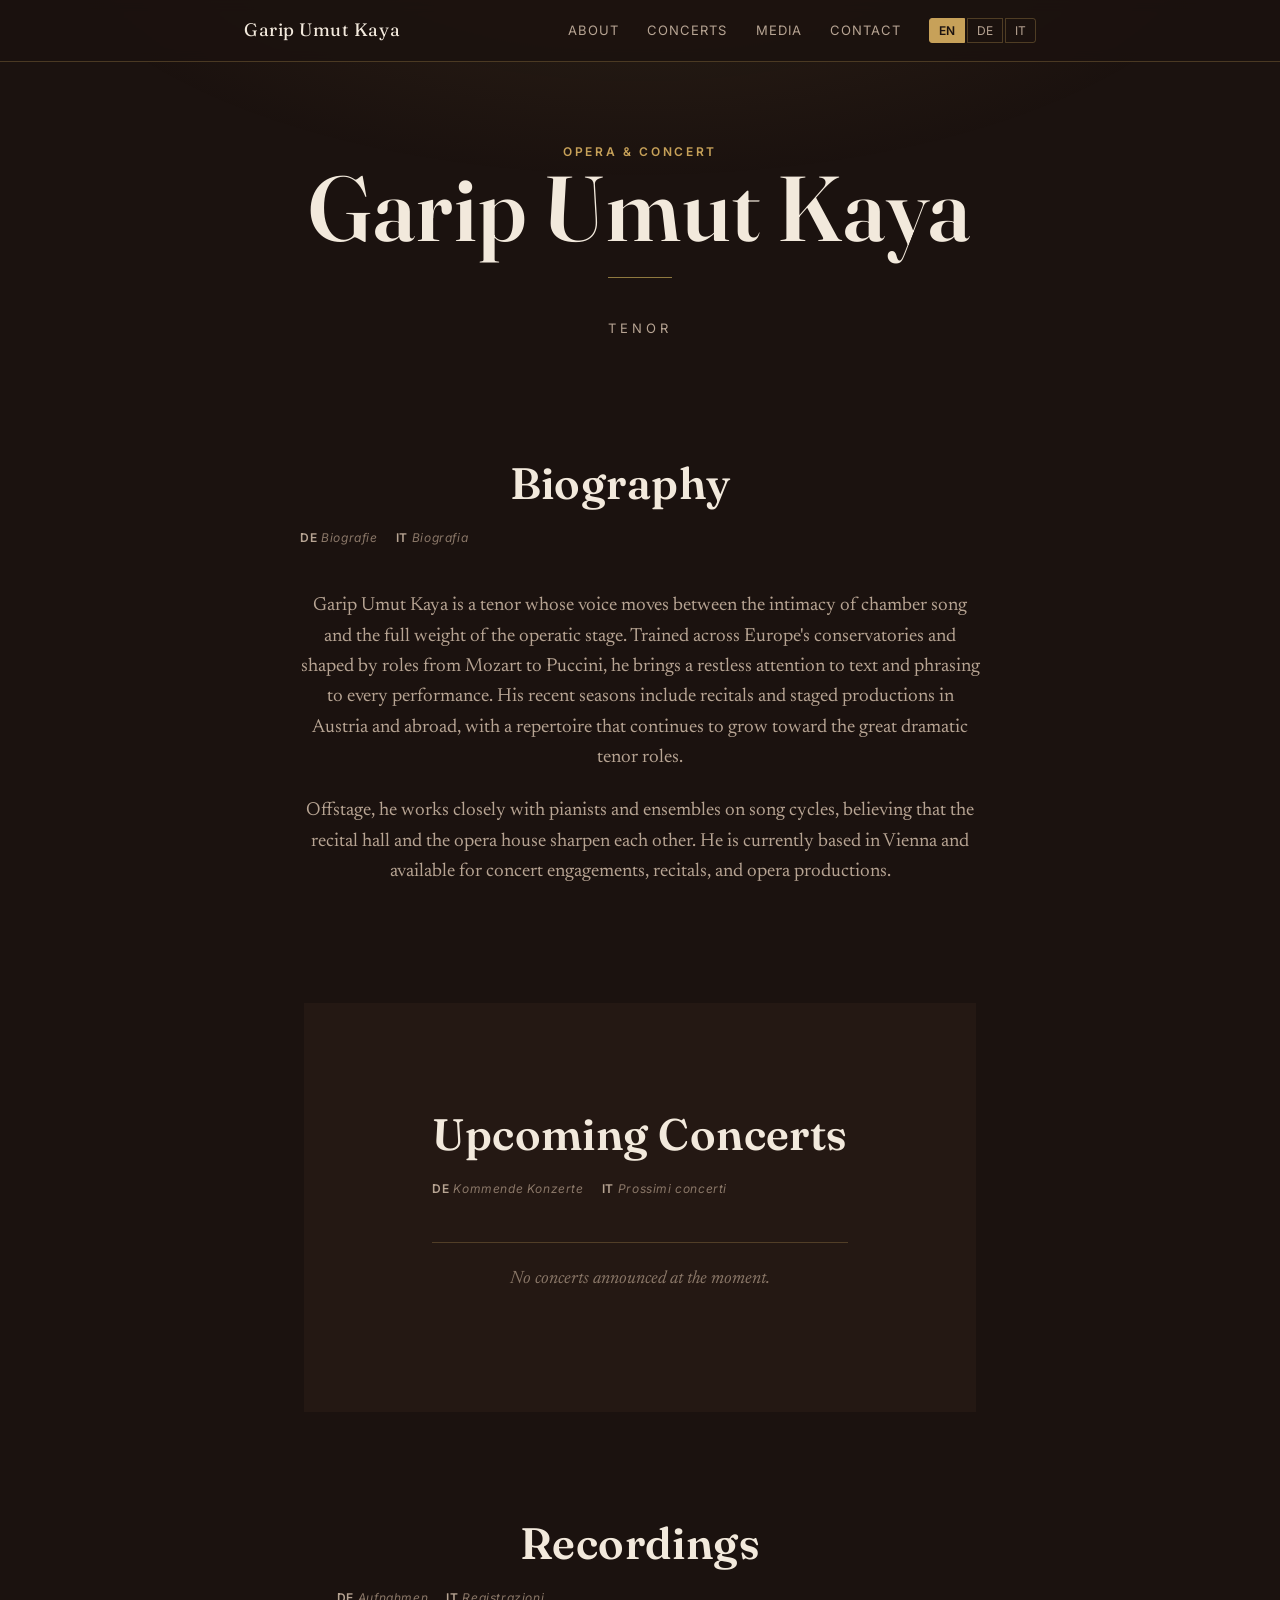
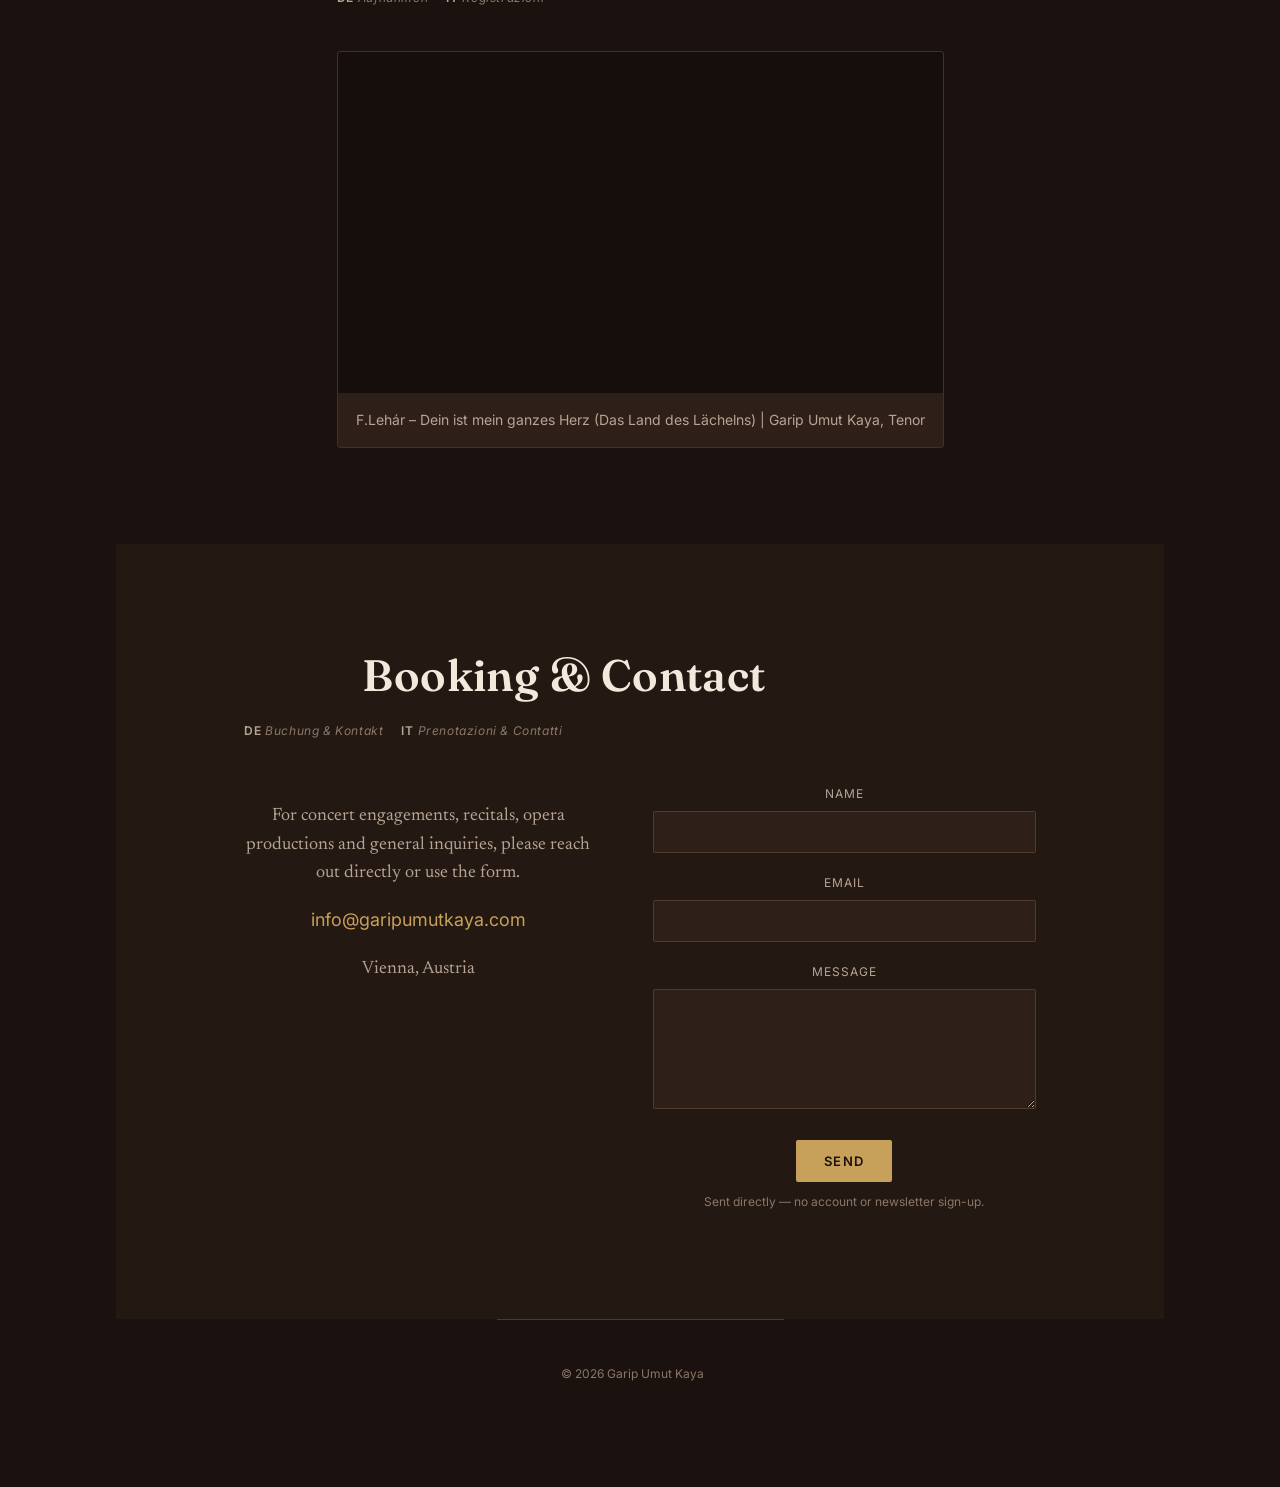
==== commit 8367480c: "Update index.html" ====
--- a/index.html
+++ b/index.html
@@ -39,8 +39,6 @@
   <h1 class="hero__name">Garip Umut Kaya</h1>
   <div class="hero__rule"></div>
   <p class="hero__tagline" id="heroTagline">Tenor</p>
-  <div class="hero__scroll" data-i18n="hero.scroll">Scroll</div>
-</header>
 
 <section id="about">
   <div class="container">
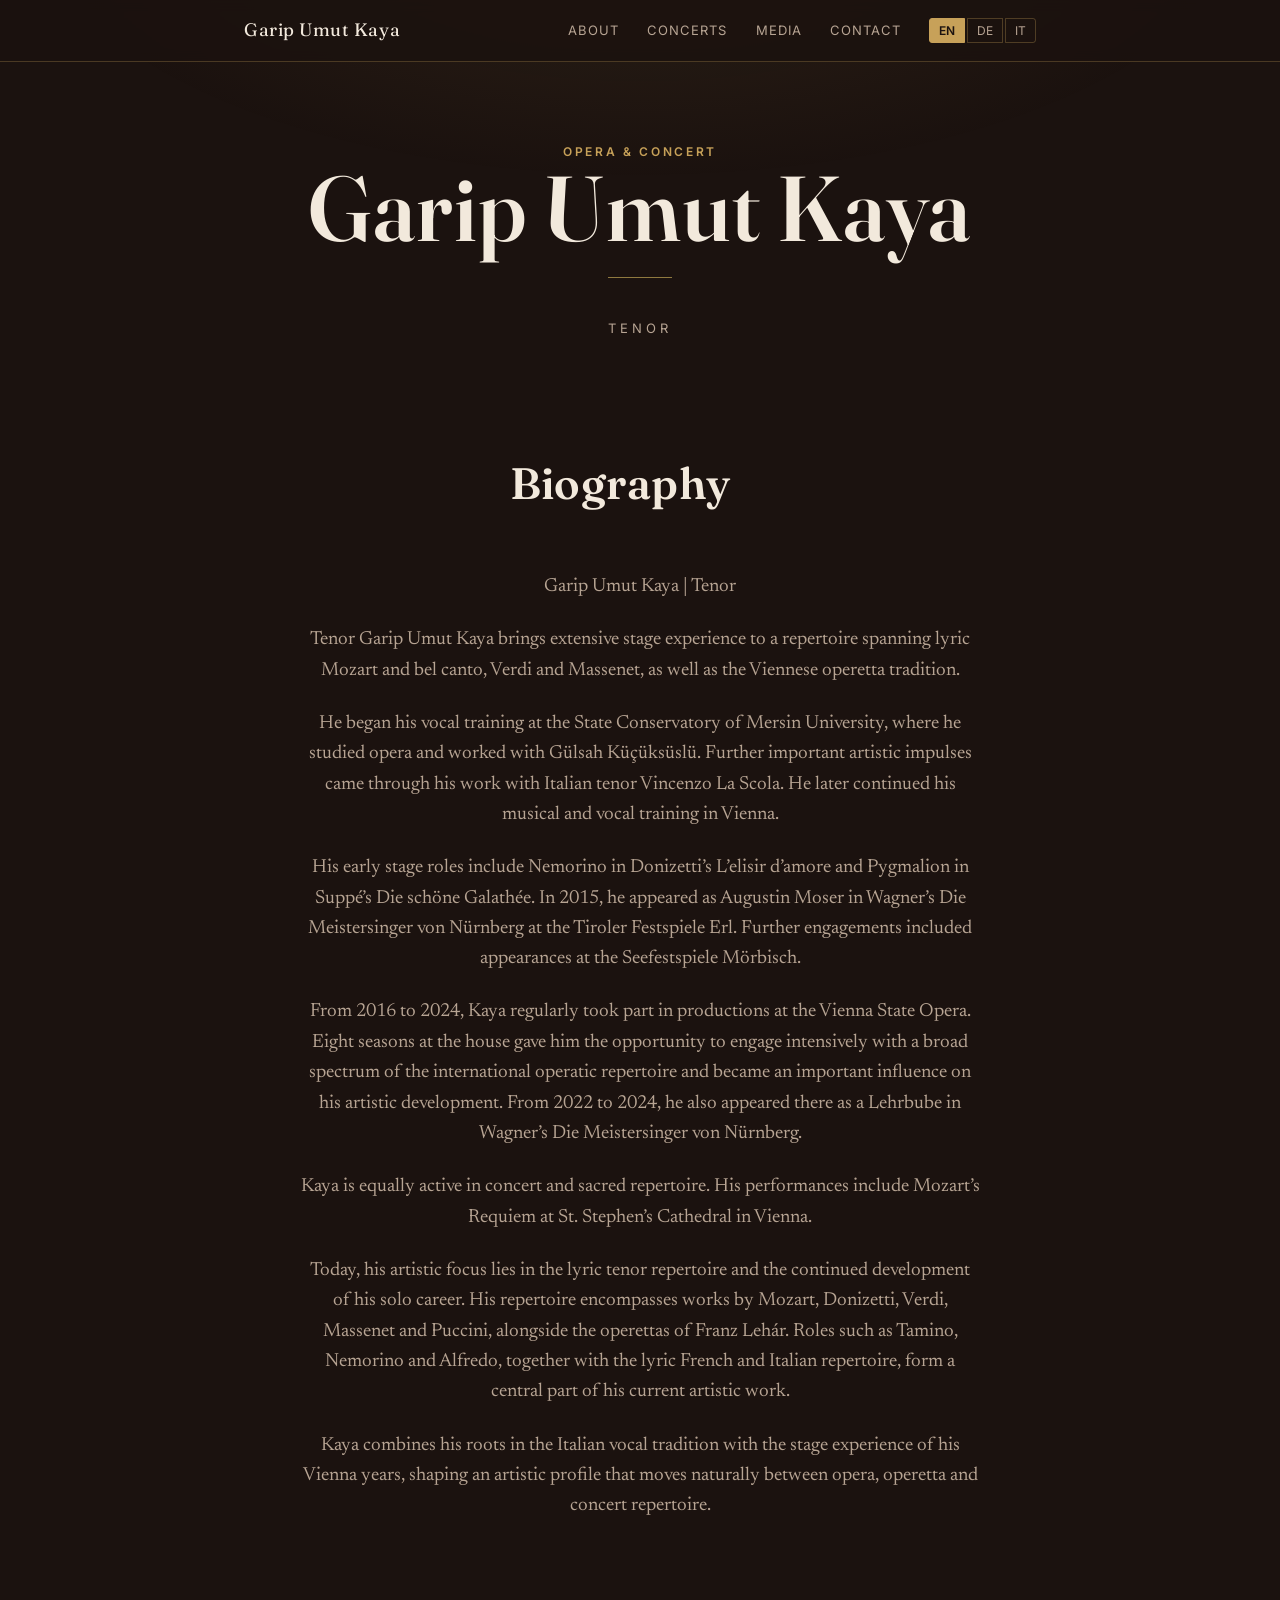
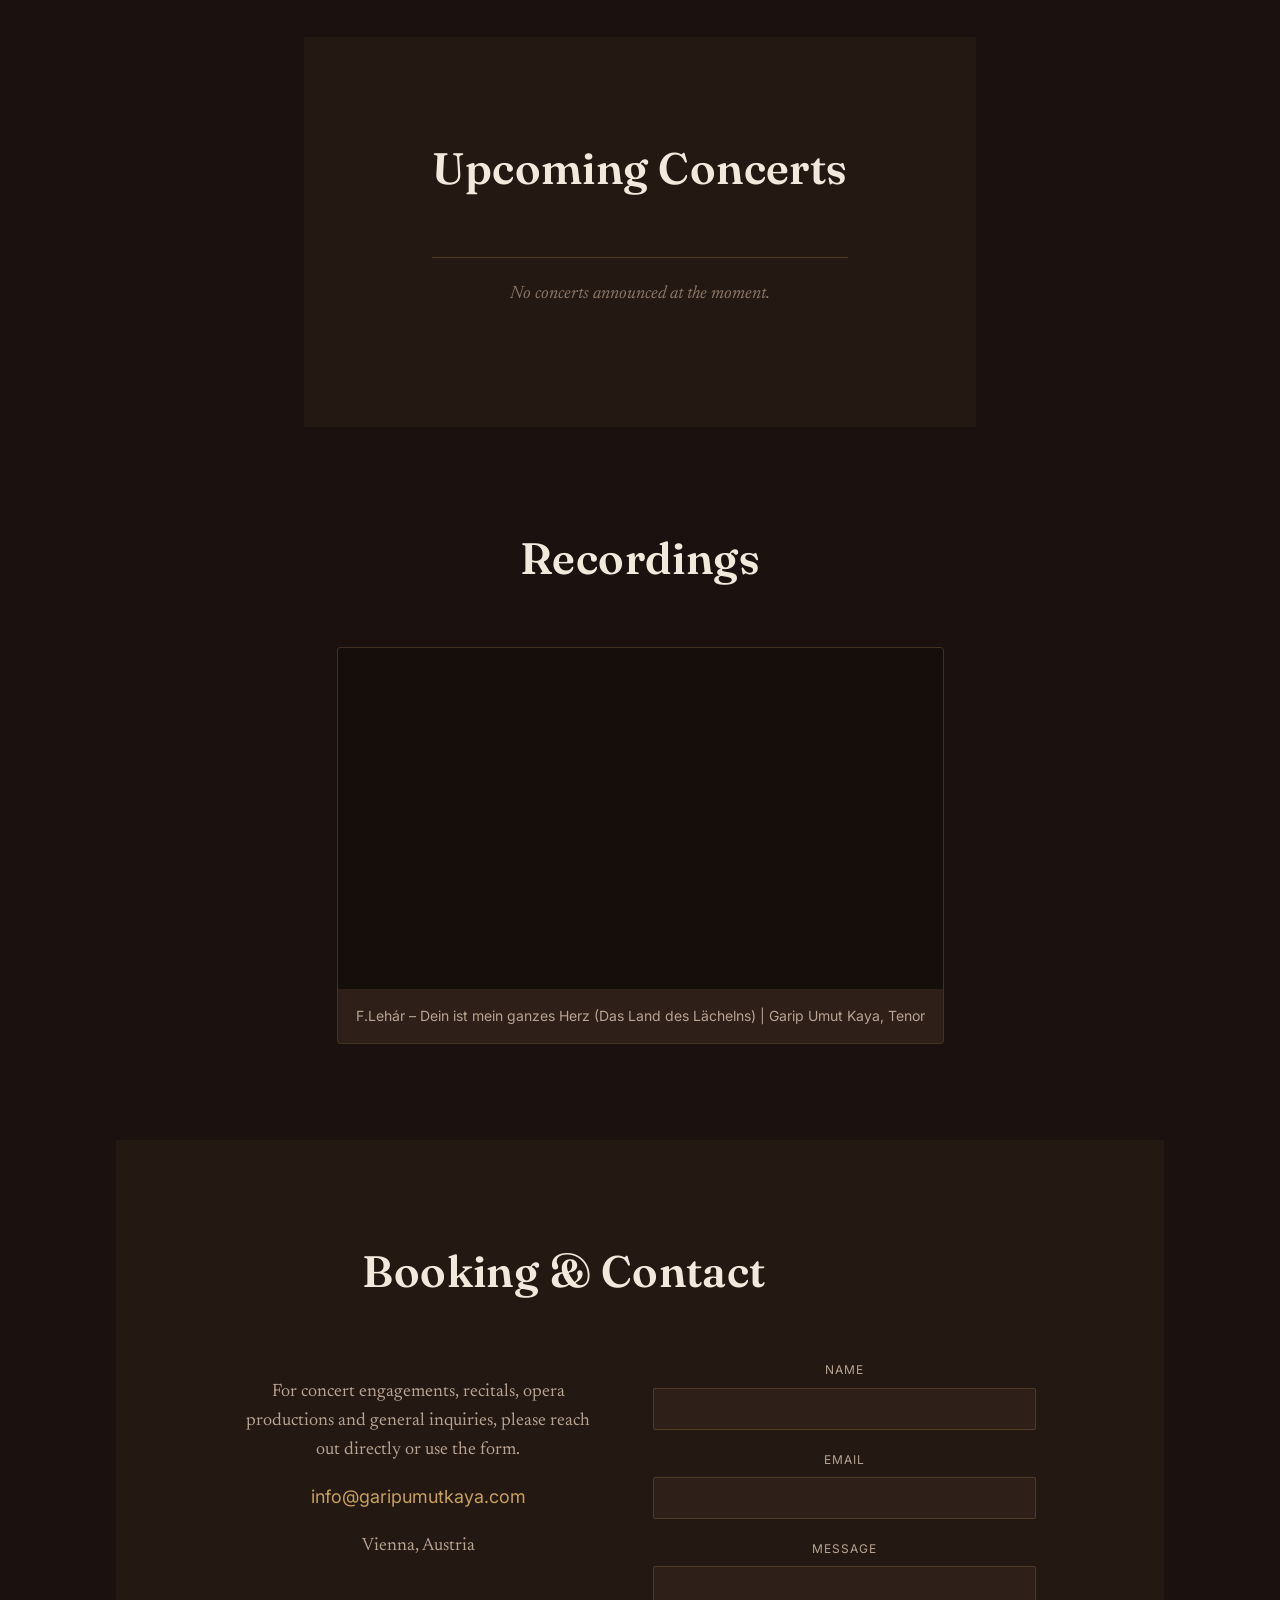
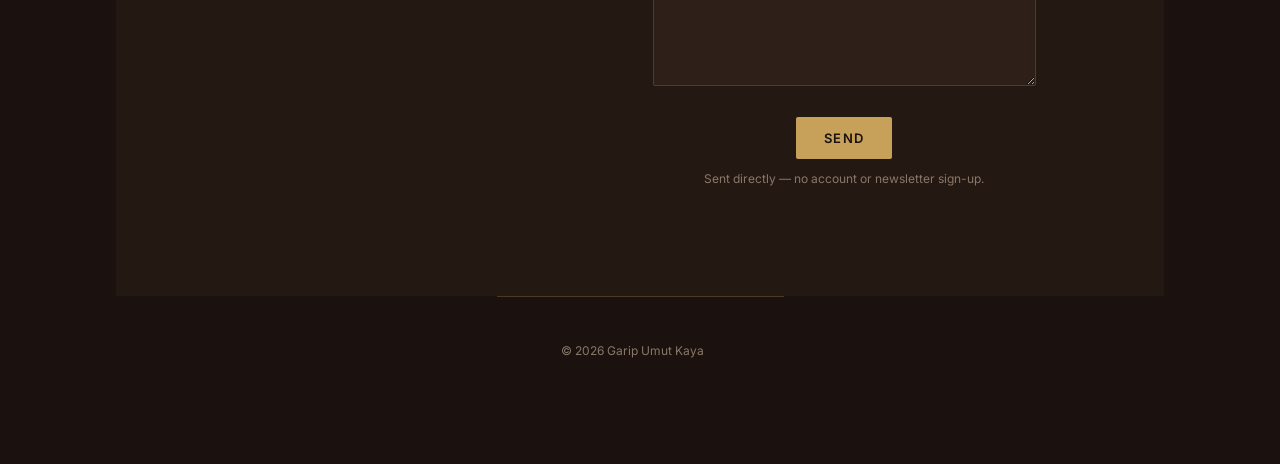
==== commit 55fbf587: "Update index.html" ====
--- a/index.html
+++ b/index.html
@@ -45,8 +45,6 @@
     <div class="libretto-head">
       <h2 class="libretto-head__main" data-i18n="about.title">Biography</h2>
       <div class="libretto-head__translations">
-        <span><b>DE</b>Biografie</span>
-        <span><b>IT</b>Biografia</span>
       </div>
     </div>
     <div class="about__body" id="bioText">
@@ -60,8 +58,6 @@
     <div class="libretto-head">
       <h2 class="libretto-head__main" data-i18n="concerts.title">Upcoming Concerts</h2>
       <div class="libretto-head__translations">
-        <span><b>DE</b>Kommende Konzerte</span>
-        <span><b>IT</b>Prossimi concerti</span>
       </div>
     </div>
     <ul class="concert-list" id="concertList">
@@ -75,8 +71,6 @@
     <div class="libretto-head">
       <h2 class="libretto-head__main" data-i18n="media.title">Recordings</h2>
       <div class="libretto-head__translations">
-        <span><b>DE</b>Aufnahmen</span>
-        <span><b>IT</b>Registrazioni</span>
       </div>
     </div>
     <div class="media-grid" id="mediaGrid"></div>
@@ -88,8 +82,6 @@
     <div class="libretto-head">
       <h2 class="libretto-head__main" data-i18n="contact.title">Booking &amp; Contact</h2>
       <div class="libretto-head__translations">
-        <span><b>DE</b>Buchung &amp; Kontakt</span>
-        <span><b>IT</b>Prenotazioni &amp; Contatti</span>
       </div>
     </div>
     <div class="contact">
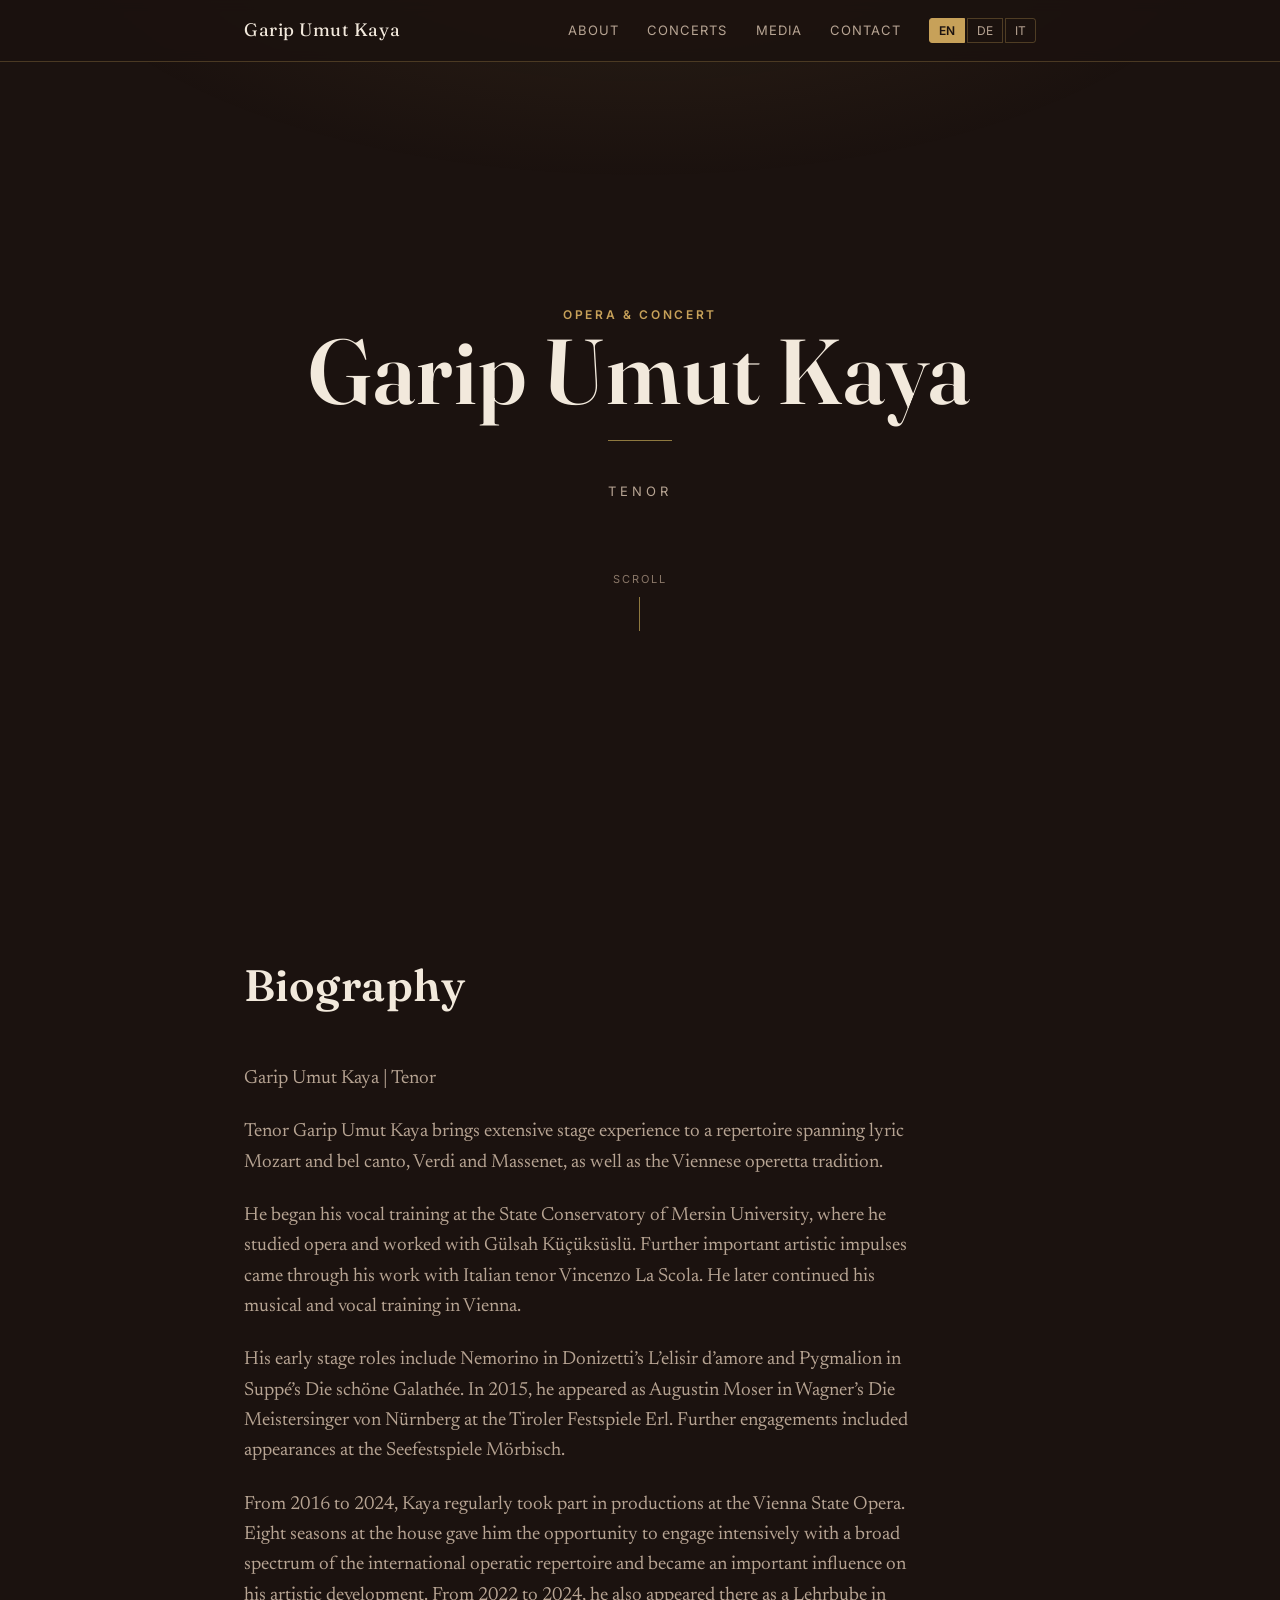
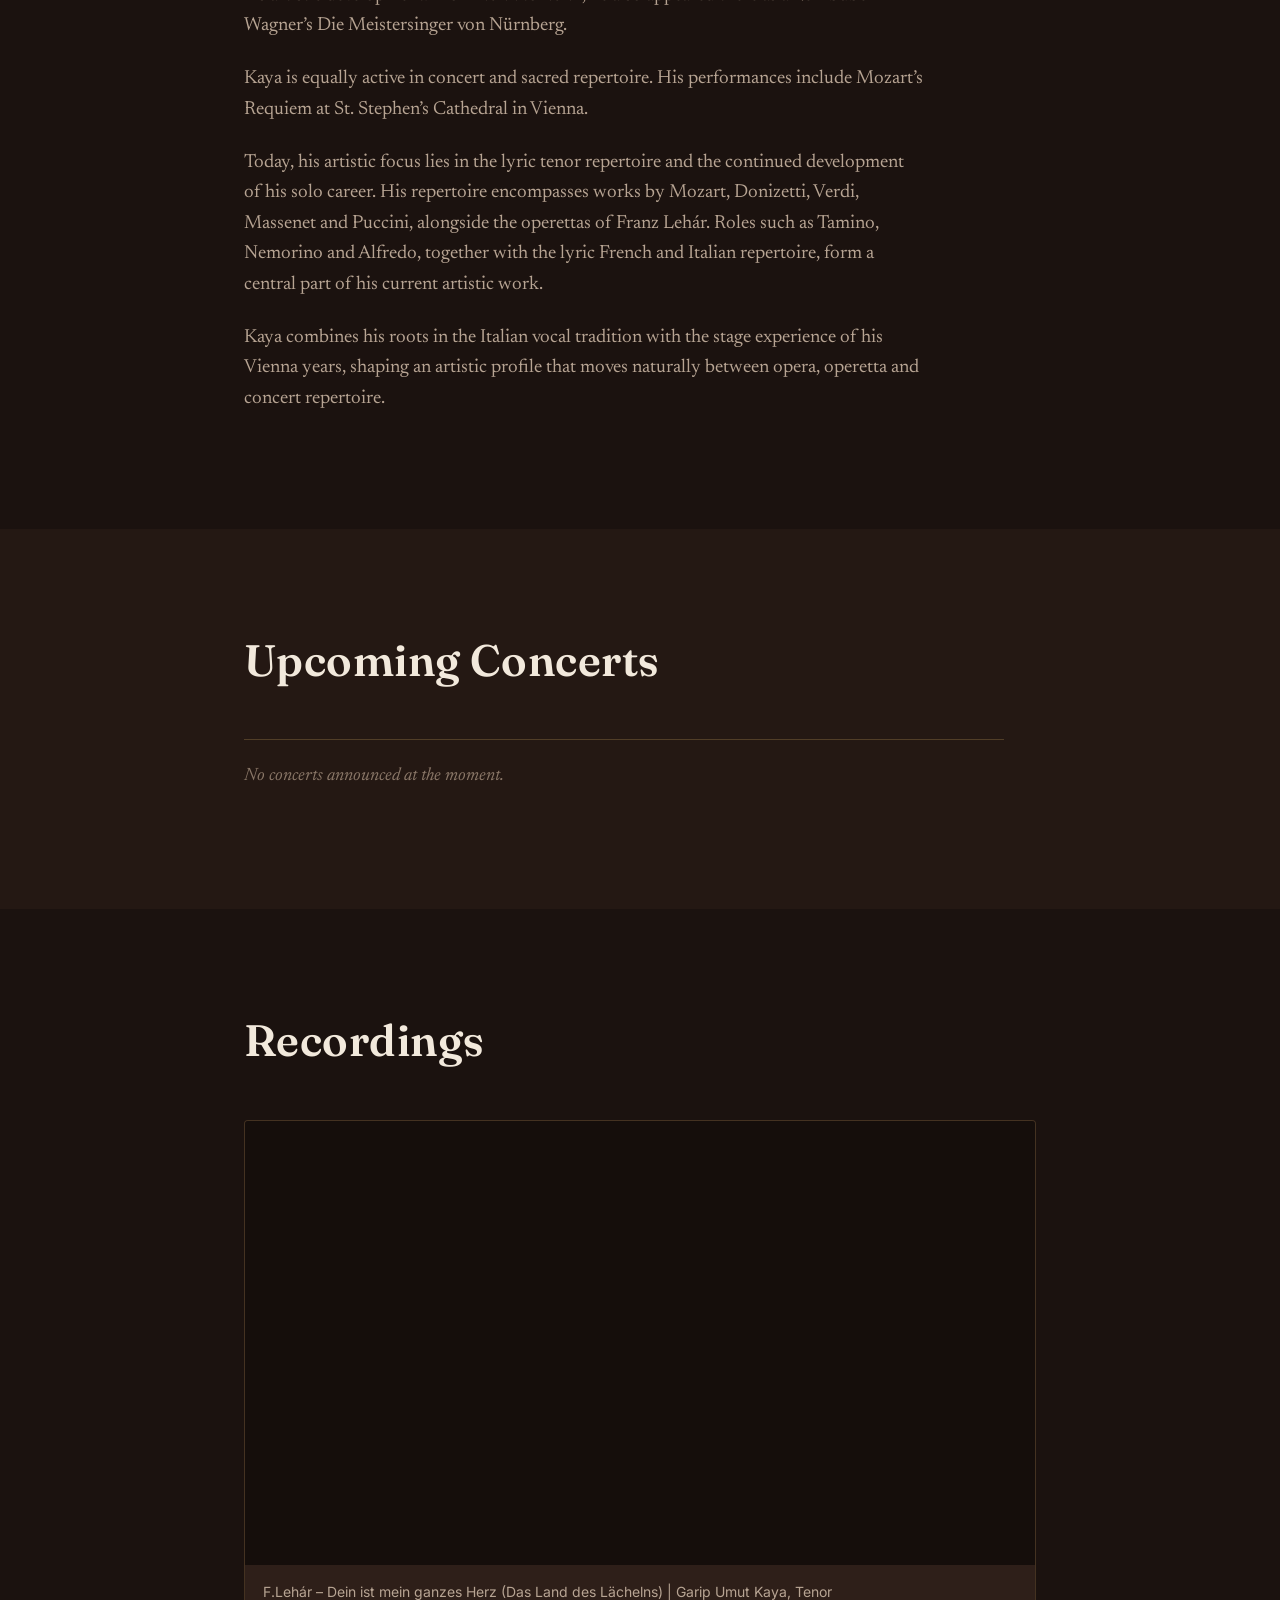
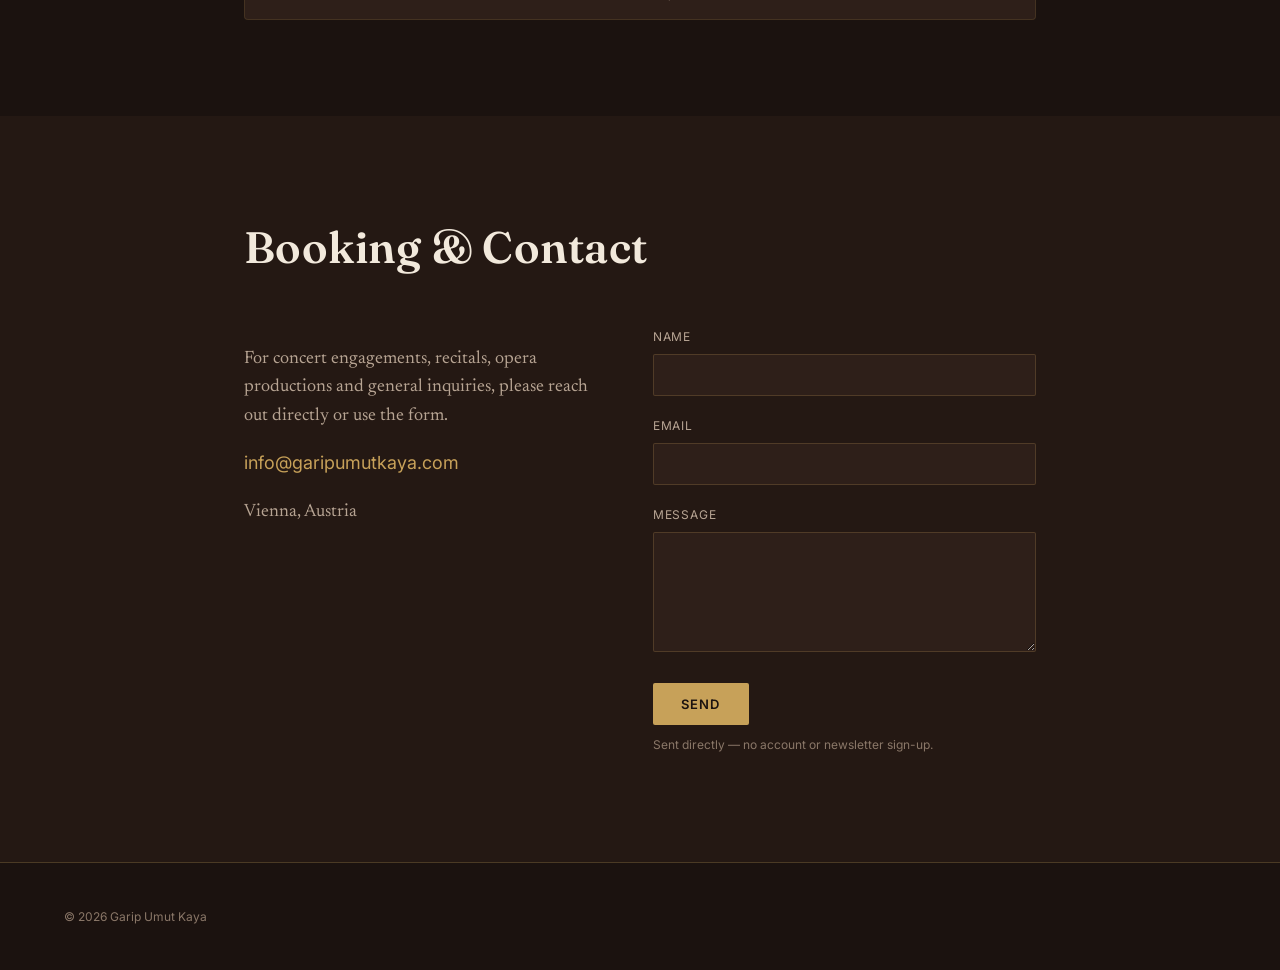
==== commit ece24b68: "Add files via upload" ====
--- a/index.html
+++ b/index.html
@@ -35,20 +35,28 @@
 </nav>
 
 <header class="hero">
+  <div class="hero__portrait" id="heroPortrait" hidden>
+    <img id="heroPortraitImg" src="" alt="">
+  </div>
   <span class="eyebrow" data-i18n="hero.eyebrow">Opera &amp; Concert</span>
   <h1 class="hero__name">Garip Umut Kaya</h1>
   <div class="hero__rule"></div>
   <p class="hero__tagline" id="heroTagline">Tenor</p>
+  <div class="hero__scroll" data-i18n="hero.scroll">Scroll</div>
+</header>
 
 <section id="about">
   <div class="container">
     <div class="libretto-head">
       <h2 class="libretto-head__main" data-i18n="about.title">Biography</h2>
-      <div class="libretto-head__translations">
+    </div>
+    <div class="about__layout" id="aboutLayout">
+      <div class="about__image" id="aboutImage" hidden>
+        <img id="aboutImageImg" src="" alt="">
       </div>
-    </div>
-    <div class="about__body" id="bioText">
-      <p>Loading…</p>
+      <div class="about__body" id="bioText">
+        <p>Loading…</p>
+      </div>
     </div>
   </div>
 </section>
@@ -57,8 +65,6 @@
   <div class="container">
     <div class="libretto-head">
       <h2 class="libretto-head__main" data-i18n="concerts.title">Upcoming Concerts</h2>
-      <div class="libretto-head__translations">
-      </div>
     </div>
     <ul class="concert-list" id="concertList">
       <li class="concert--empty" data-i18n="concerts.empty">No concerts announced at the moment.</li>
@@ -70,8 +76,6 @@
   <div class="container">
     <div class="libretto-head">
       <h2 class="libretto-head__main" data-i18n="media.title">Recordings</h2>
-      <div class="libretto-head__translations">
-      </div>
     </div>
     <div class="media-grid" id="mediaGrid"></div>
   </div>
@@ -81,8 +85,6 @@
   <div class="container">
     <div class="libretto-head">
       <h2 class="libretto-head__main" data-i18n="contact.title">Booking &amp; Contact</h2>
-      <div class="libretto-head__translations">
-      </div>
     </div>
     <div class="contact">
       <div class="contact__details">
